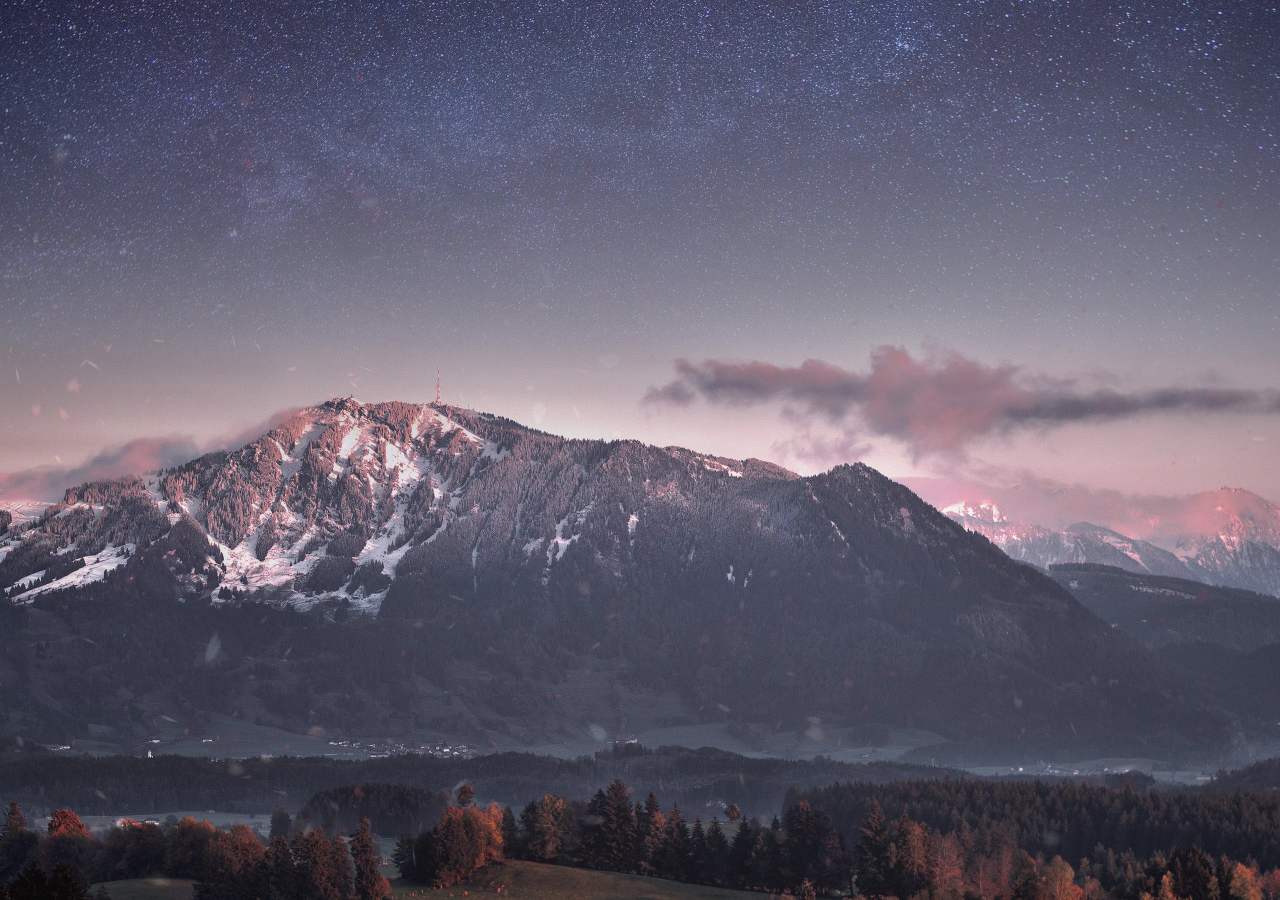
==== index.html @ 96f7a54f "all Changes" ====
<!DOCTYPE html PUBLIC "-//W3C//DTD XHTML 1.0 Transitional//EN" "http://www.w3.org/TR/xhtml1/DTD/xhtml1-transitional.dtd">
<html xmlns="http://www.w3.org/1999/xhtml">
<head>
<meta http-equiv="Content-Type" content="text/html; charset=utf-8" />
<meta name="description" content="Change OR Die" />
<link rel="stylesheet" type="text/css" href="./style/default.css"/>
<title>the world's most beautiful woman</title>
</head>

<body>

<audio id="myAudio" autoplay loop >
<source src= null>
</audio>

<div id = "myvideorange">
	<video id="myvideo" width="100%" height="100%" autoplay loop  >
	<source src= null>
	</video>
</div>
<div class="topl"></div>

	<div id="show">测试</div>
    <!--
	<div id="clock">00:00</div>
	<div id="oDate">2017</div>
    -->
	<canvas id="can">您的浏览器不支持canvas标签</canvas>
	<canvas id="CanLine">您的浏览器不支持canvas标签</canvas>
	<canvas id="sakura"></canvas>

    <!-- sakura shader -->
    <script id="sakura_point_vsh" type="x-shader/x_vertex">
    //樱花
    uniform mat4 uProjection;
    uniform mat4 uModelview;
    uniform vec3 uResolution;
    uniform vec3 uOffset;
    uniform vec3 uDOF;  //x:focus distance, y:focus radius, z:max radius
    uniform vec3 uFade; //x:start distance, y:half distance, z:near fade start

    attribute vec3 aPosition;
    attribute vec3 aEuler;
    attribute vec2 aMisc; //x:size, y:fade

    varying vec3 pposition;
    varying float psize;
    varying float palpha;
    varying float pdist;

    //varying mat3 rotMat;
    varying vec3 normX;
    varying vec3 normY;
    varying vec3 normZ;
    varying vec3 normal;

    varying float diffuse;
    varying float specular;
    varying float rstop;
    varying float distancefade;

    void main(void) {
        // Projection is based on vertical angle
        vec4 pos = uModelview * vec4(aPosition + uOffset, 1.0);
        gl_Position = uProjection * pos;
        gl_PointSize = aMisc.x * uProjection[1][1] / -pos.z * uResolution.y * 0.5;

        pposition = pos.xyz;
        psize = aMisc.x;
        pdist = length(pos.xyz);
        palpha = smoothstep(0.0, 1.0, (pdist - 0.1) / uFade.z);

        vec3 elrsn = sin(aEuler);
        vec3 elrcs = cos(aEuler);
        mat3 rotx = mat3(
            1.0, 0.0, 0.0,
            0.0, elrcs.x, elrsn.x,
            0.0, -elrsn.x, elrcs.x
        );
        mat3 roty = mat3(
            elrcs.y, 0.0, -elrsn.y,
            0.0, 1.0, 0.0,
            elrsn.y, 0.0, elrcs.y
        );
        mat3 rotz = mat3(
            elrcs.z, elrsn.z, 0.0,
            -elrsn.z, elrcs.z, 0.0,
            0.0, 0.0, 1.0
        );
        mat3 rotmat = rotx * roty * rotz;
        normal = rotmat[2];

        mat3 trrotm = mat3(
            rotmat[0][0], rotmat[1][0], rotmat[2][0],
            rotmat[0][1], rotmat[1][1], rotmat[2][1],
            rotmat[0][2], rotmat[1][2], rotmat[2][2]
        );
        normX = trrotm[0];
        normY = trrotm[1];
        normZ = trrotm[2];

        const vec3 lit = vec3(0.6917144638660746, 0.6917144638660746, -0.20751433915982237);

        float tmpdfs = dot(lit, normal);
        if(tmpdfs < 0.0) {
            normal = -normal;
            tmpdfs = dot(lit, normal);
        }
        diffuse = 0.4 + tmpdfs;

        vec3 eyev = normalize(-pos.xyz);
        if(dot(eyev, normal) > 0.0) {
            vec3 hv = normalize(eyev + lit);
            specular = pow(max(dot(hv, normal), 0.0), 20.0);
        }
        else {
            specular = 0.0;
        }

        rstop = clamp((abs(pdist - uDOF.x) - uDOF.y) / uDOF.z, 0.0, 1.0);
        rstop = pow(rstop, 0.5);
        //-0.69315 = ln(0.5)
        distancefade = min(1.0, exp((uFade.x - pdist) * 0.69315 / uFade.y));
    }
    </script>
    <script id="sakura_point_fsh" type="x-shader/x_fragment">
    #ifdef GL_ES
    //precision mediump float;
    precision highp float;
    #endif

    uniform vec3 uDOF;  //x:focus distance, y:focus radius, z:max radius
    uniform vec3 uFade; //x:start distance, y:half distance, z:near fade start

    const vec3 fadeCol = vec3(0.08, 0.03, 0.06);

    varying vec3 pposition;
    varying float psize;
    varying float palpha;
    varying float pdist;

    //varying mat3 rotMat;
    varying vec3 normX;
    varying vec3 normY;
    varying vec3 normZ;
    varying vec3 normal;

    varying float diffuse;
    varying float specular;
    varying float rstop;
    varying float distancefade;

    float ellipse(vec2 p, vec2 o, vec2 r) {
        vec2 lp = (p - o) / r;
        return length(lp) - 1.0;
    }

    void main(void) {
        vec3 p = vec3(gl_PointCoord - vec2(0.5, 0.5), 0.0) * 2.0;
        vec3 d = vec3(0.0, 0.0, -1.0);
        float nd = normZ.z; //dot(-normZ, d);
        if(abs(nd) < 0.0001) discard;

        float np = dot(normZ, p);
        vec3 tp = p + d * np / nd;
        vec2 coord = vec2(dot(normX, tp), dot(normY, tp));

        //angle = 15 degree
        const float flwrsn = 0.28819045102521;
        const float flwrcs = 0.965925826289068;
        mat2 flwrm = mat2(flwrcs, -flwrsn, flwrsn, flwrcs);
        vec2 flwrp = vec2(abs(coord.x), coord.y) * flwrm;

        float r;
        if(flwrp.x < 0.0) {
            r = ellipse(flwrp, vec2(0.065, 0.024) * 0.5, vec2(0.36, 0.96) * 0.5);
        }
        else {
            r = ellipse(flwrp, vec2(0.065, 0.024) * 0.5, vec2(0.58, 0.96) * 0.5);
        }

        if(r > rstop) discard;
        //花瓣颜色
        vec3 col = mix(vec3(1.0, 0.9, 0.75), vec3(1.0, 0.9, 0.87), r);
        float grady = mix(0.0, 1.0, pow(coord.y * 0.5 + 0.5, 0.35));
        col *= vec3(3.0, grady, grady);
        col *= mix(0.9, 1.0, pow(abs(coord.x), 1.0));
        col = col * diffuse + specular;

        col = mix(fadeCol, col, distancefade);

        float alpha = (rstop > 0.001)? (0.5 - r / (rstop * 2.0)) : 1.0;
        alpha = smoothstep(0.0, 1.0, alpha) * palpha;

        gl_FragColor = vec4(col * 3.0, alpha);
    }
    </script>
    <!-- effects -->
    <script id="fx_common_vsh" type="x-shader/x_vertex">
    uniform vec3 uResolution;
    attribute vec2 aPosition;

    varying vec2 texCoord;
    varying vec2 screenCoord;

    void main(void) {
        gl_Position = vec4(aPosition, 0.0, 1.0);
        texCoord = aPosition.xy * 0.5 + vec2(0.5, 0.5);
        screenCoord = aPosition.xy * vec2(uResolution.z, 1.0);
    }
    </script>
    <script id="bg_fsh" type="x-shader/x_fragment">
    #ifdef GL_ES
    //precision mediump float;
    precision highp float;
    #endif

    uniform vec2 uTimes;

    varying vec2 texCoord;
    varying vec2 screenCoord;

    void main(void) {
        vec3 col;
        float c;
        vec2 tmpv = texCoord * vec2(0.8, 1.0) - vec2(0.95, 1.0);
        c = exp(-pow(length(tmpv) * 1.2, 2.0));
        col = mix(vec3(0.05, 0.0, 0.03), vec3(0.96,0.91, 1.0) * 1.5, c);
        gl_FragColor = vec4(col * 0.5, 1.0);
    }
    </script>
    <script id="fx_brightbuf_fsh" type="x-shader/x_fragment">
    #ifdef GL_ES
    //precision mediump float;
    precision highp float;
    #endif
    uniform sampler2D uSrc;
    uniform vec2 uDelta;

    varying vec2 texCoord;
    varying vec2 screenCoord;

    void main(void) {
        vec4 col = texture2D(uSrc, texCoord);
        gl_FragColor = vec4(col.rgb * 2.0 - vec3(0.5), 1.0);
    }
    </script>
    <script id="fx_dirblur_r4_fsh" type="x-shader/x_fragment">
    #ifdef GL_ES
    //precision mediump float;
    precision highp float;
    #endif
    uniform sampler2D uSrc;
    uniform vec2 uDelta;
    uniform vec4 uBlurDir; //dir(x, y), stride(z, w)

    varying vec2 texCoord;
    varying vec2 screenCoord;

    void main(void) {
        vec4 col = texture2D(uSrc, texCoord);
        col = col + texture2D(uSrc, texCoord + uBlurDir.xy * uDelta);
        col = col + texture2D(uSrc, texCoord - uBlurDir.xy * uDelta);
        col = col + texture2D(uSrc, texCoord + (uBlurDir.xy + uBlurDir.zw) * uDelta);
        col = col + texture2D(uSrc, texCoord - (uBlurDir.xy + uBlurDir.zw) * uDelta);
        gl_FragColor = col / 7.5;
    }
    </script>
    <!-- effect fragment shader template -->
    <script id="fx_common_fsh" type="x-shader/x_fragment">
    #ifdef GL_ES
    //precision mediump float;
    precision highp float;
    #endif
    uniform sampler2D uSrc;
    uniform vec2 uDelta;

    varying vec2 texCoord;
    varying vec2 screenCoord;

    void main(void) {
        gl_FragColor = texture2D(uSrc, texCoord);
    }
    </script>
    <!-- post processing -->
    <script id="pp_final_vsh" type="x-shader/x_vertex">
    uniform vec3 uResolution;
    attribute vec2 aPosition;
    varying vec2 texCoord;
    varying vec2 screenCoord;
    void main(void) {
        gl_Position = vec4(aPosition, 0.0, 1.0);
        texCoord = aPosition.xy * 0.5 + vec2(0.5, 0.5);
        screenCoord = aPosition.xy * vec2(uResolution.z, 1.0);
    }
    </script>
    <script id="pp_final_fsh" type="x-shader/x_fragment">
    #ifdef GL_ES
    //precision mediump float;
    precision highp float;
    #endif
    uniform sampler2D uSrc;
    uniform sampler2D uBloom;
    uniform vec2 uDelta;
    varying vec2 texCoord;
    varying vec2 screenCoord;
    void main(void) {
        vec4 srccol = texture2D(uSrc, texCoord) * 2.0;
        vec4 bloomcol = texture2D(uBloom, texCoord);
        vec4 col;
        col = srccol + bloomcol * (vec4(1.0) + srccol);
        col *= smoothstep(1.0, 0.0, pow(length((texCoord - vec2(0.5)) * 2.0), 1.2) * 0.5);
        col = pow(col, vec4(0.45454545454545)); //(1.0 / 2.2)

        gl_FragColor = vec4(col.rgb, 1.0);
        gl_FragColor.a = 1.0;
    }
    </script>
	<script src="js/main.js"></script>
	<script src="js/time.js"></script>
	
	<script src="js/PWLine.js"></script>
	<script src="js/PWCircle.js"></script>
	
	
    <script src="js/sakura.js"></script>
    <script src="js/slide.js"></script>
	<script src="js/video.js"></script>

	<script src="js/lib/jquery-2.1.1.min.js"></script>
	<script src="js/lib/jquery.backstretch.min.js"></script>
	
    <div style="text-align:center;"></div>
</body>
</html>
---- style/default.css ----
html,body {
	width:100%;
	height:100%;
	margin:0;
	padding:0;
	overflow:hidden;
}
body {
	background-color:#000;
	background-size:100% 100%;
}
video {
	position: absolute; 
	left: 0;top: 0;
	width: 100%; height:100%;
	object-fit: cover;
	overflow: hidden;
}
#show {
	display:none;
}
#clock {
	position:absolute;
	top:0;
	left:0;
	text-align:center;
	color:#fff;
	font-family:"等线 Light","Microsoft Yahei Light";
	font-size:200px;
	text-shadow: 0 0 20px yellow;
	z-index:10;
}
#clock .sec {
	font-size:0.5em;
}
#time {
	position:relative;
}
#clock .st {
	position:absolute;
	right:2%;
	top:15%;
	font-size:0.25em;
	line-height:1;
}
#oDate {
	position:absolute;
	top:0;
	left:0;
	text-align:center;
	color:#fff;
	font-family:"等线 Light","Microsoft Yahei Light";
	font-size:200px;
	text-shadow: 0 0 20px yellow;
	z-index:90;
}
#oDate .sec {
	font-size:0.5em;
}
#oDate .st {
	position:absolute;
	right:2%;
	top:15%;
	font-size:0.25em;
	line-height:1;
}
#can {
	margin:0;
	padding:0;
	position:absolute;
	left:0;
	top:0;
	z-index:999;
}
*{margin:0;padding:0;list-style-type:none;}
#CanLine {
	margin:0;
	padding:0;
	position:absolute;
	left:0;
	top:0;
	z-index:998;
}
*{margin:0;padding:0;list-style-type:none;}
a,img{border:0;}
body{font:12px/180% Arial, Helvetica, sans-serif, "新宋体";}
body {
	padding:0;
	margin:0;
	overflow:hidden;

	background-image:url(../imgs/1.jpg);
	background-position: center center;
	background-repeat: no-repeat;
	background-size: cover;
}
canvas {
	padding:0;
	margin:0;
	opacity:1;
}
#sakura{
	opacity:0.2;
}
div.btnbg {
	position:fixed;
	left:0;
	top:0;
}
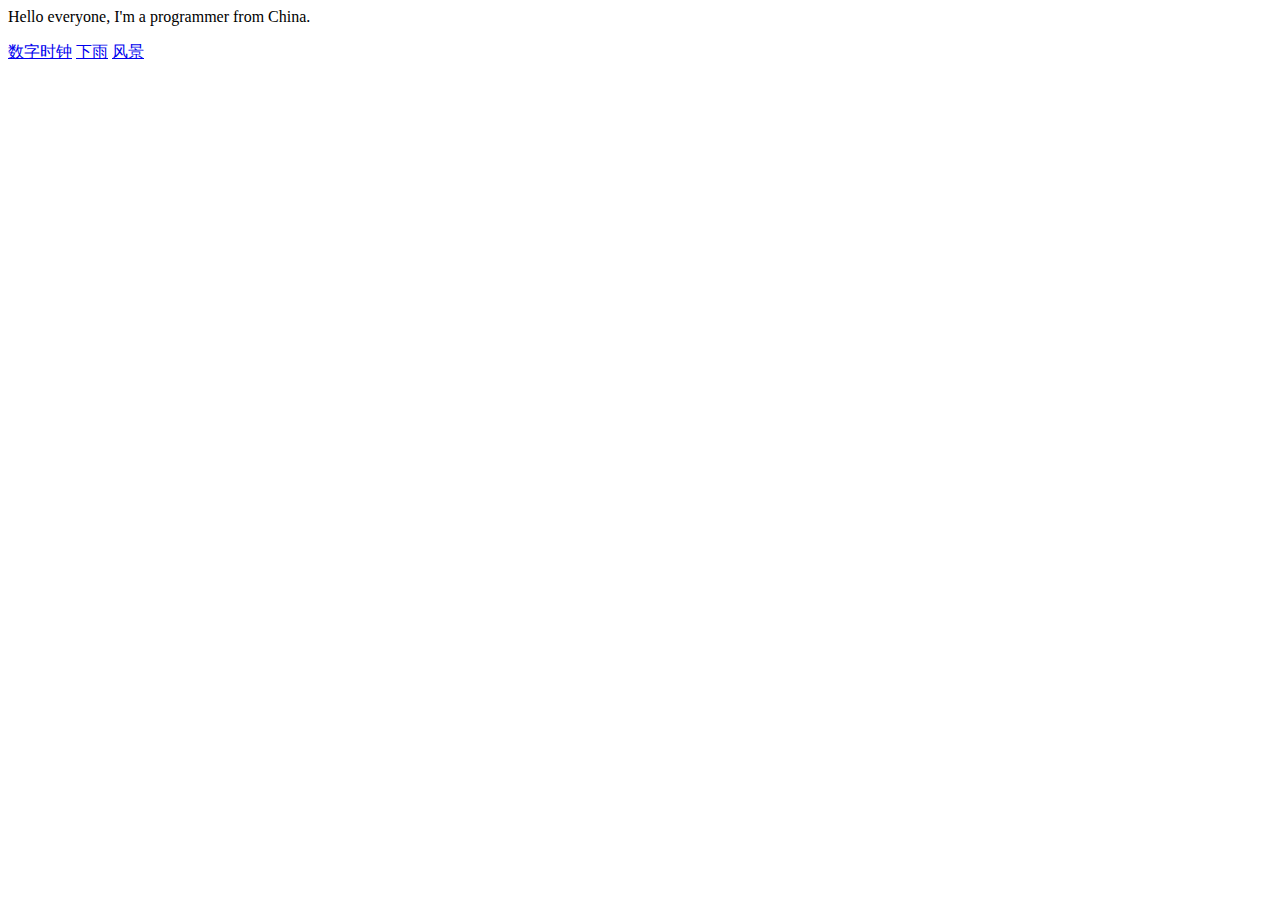
==== commit 15801f26: "change the website tree" ====
--- a/index.html
+++ b/index.html
@@ -1,335 +1,12 @@
-<!DOCTYPE html PUBLIC "-//W3C//DTD XHTML 1.0 Transitional//EN" "http://www.w3.org/TR/xhtml1/DTD/xhtml1-transitional.dtd">
-<html xmlns="http://www.w3.org/1999/xhtml">
-<head>
-<meta http-equiv="Content-Type" content="text/html; charset=utf-8" />
-<meta name="description" content="Change OR Die" />
-<link rel="stylesheet" type="text/css" href="./style/default.css"/>
-<title>the world's most beautiful woman</title>
-</head>
-
-<body>
-
-<audio id="myAudio" autoplay loop >
-<source src= null>
-</audio>
-
-<div id = "myvideorange">
-	<video id="myvideo" width="100%" height="100%" autoplay loop  >
-	<source src= null>
-	</video>
-</div>
-<div class="topl"></div>
-
-	<div id="show">测试</div>
-    <!--
-	<div id="clock">00:00</div>
-	<div id="oDate">2017</div>
-    -->
-	<canvas id="can">您的浏览器不支持canvas标签</canvas>
-	<canvas id="CanLine">您的浏览器不支持canvas标签</canvas>
-	<canvas id="sakura"></canvas>
-
-    <!-- sakura shader -->
-    <script id="sakura_point_vsh" type="x-shader/x_vertex">
-    //樱花
-    uniform mat4 uProjection;
-    uniform mat4 uModelview;
-    uniform vec3 uResolution;
-    uniform vec3 uOffset;
-    uniform vec3 uDOF;  //x:focus distance, y:focus radius, z:max radius
-    uniform vec3 uFade; //x:start distance, y:half distance, z:near fade start
-
-    attribute vec3 aPosition;
-    attribute vec3 aEuler;
-    attribute vec2 aMisc; //x:size, y:fade
-
-    varying vec3 pposition;
-    varying float psize;
-    varying float palpha;
-    varying float pdist;
-
-    //varying mat3 rotMat;
-    varying vec3 normX;
-    varying vec3 normY;
-    varying vec3 normZ;
-    varying vec3 normal;
-
-    varying float diffuse;
-    varying float specular;
-    varying float rstop;
-    varying float distancefade;
-
-    void main(void) {
-        // Projection is based on vertical angle
-        vec4 pos = uModelview * vec4(aPosition + uOffset, 1.0);
-        gl_Position = uProjection * pos;
-        gl_PointSize = aMisc.x * uProjection[1][1] / -pos.z * uResolution.y * 0.5;
-
-        pposition = pos.xyz;
-        psize = aMisc.x;
-        pdist = length(pos.xyz);
-        palpha = smoothstep(0.0, 1.0, (pdist - 0.1) / uFade.z);
-
-        vec3 elrsn = sin(aEuler);
-        vec3 elrcs = cos(aEuler);
-        mat3 rotx = mat3(
-            1.0, 0.0, 0.0,
-            0.0, elrcs.x, elrsn.x,
-            0.0, -elrsn.x, elrcs.x
-        );
-        mat3 roty = mat3(
-            elrcs.y, 0.0, -elrsn.y,
-            0.0, 1.0, 0.0,
-            elrsn.y, 0.0, elrcs.y
-        );
-        mat3 rotz = mat3(
-            elrcs.z, elrsn.z, 0.0,
-            -elrsn.z, elrcs.z, 0.0,
-            0.0, 0.0, 1.0
-        );
-        mat3 rotmat = rotx * roty * rotz;
-        normal = rotmat[2];
-
-        mat3 trrotm = mat3(
-            rotmat[0][0], rotmat[1][0], rotmat[2][0],
-            rotmat[0][1], rotmat[1][1], rotmat[2][1],
-            rotmat[0][2], rotmat[1][2], rotmat[2][2]
-        );
-        normX = trrotm[0];
-        normY = trrotm[1];
-        normZ = trrotm[2];
-
-        const vec3 lit = vec3(0.6917144638660746, 0.6917144638660746, -0.20751433915982237);
-
-        float tmpdfs = dot(lit, normal);
-        if(tmpdfs < 0.0) {
-            normal = -normal;
-            tmpdfs = dot(lit, normal);
-        }
-        diffuse = 0.4 + tmpdfs;
-
-        vec3 eyev = normalize(-pos.xyz);
-        if(dot(eyev, normal) > 0.0) {
-            vec3 hv = normalize(eyev + lit);
-            specular = pow(max(dot(hv, normal), 0.0), 20.0);
-        }
-        else {
-            specular = 0.0;
-        }
-
-        rstop = clamp((abs(pdist - uDOF.x) - uDOF.y) / uDOF.z, 0.0, 1.0);
-        rstop = pow(rstop, 0.5);
-        //-0.69315 = ln(0.5)
-        distancefade = min(1.0, exp((uFade.x - pdist) * 0.69315 / uFade.y));
-    }
-    </script>
-    <script id="sakura_point_fsh" type="x-shader/x_fragment">
-    #ifdef GL_ES
-    //precision mediump float;
-    precision highp float;
-    #endif
-
-    uniform vec3 uDOF;  //x:focus distance, y:focus radius, z:max radius
-    uniform vec3 uFade; //x:start distance, y:half distance, z:near fade start
-
-    const vec3 fadeCol = vec3(0.08, 0.03, 0.06);
-
-    varying vec3 pposition;
-    varying float psize;
-    varying float palpha;
-    varying float pdist;
-
-    //varying mat3 rotMat;
-    varying vec3 normX;
-    varying vec3 normY;
-    varying vec3 normZ;
-    varying vec3 normal;
-
-    varying float diffuse;
-    varying float specular;
-    varying float rstop;
-    varying float distancefade;
-
-    float ellipse(vec2 p, vec2 o, vec2 r) {
-        vec2 lp = (p - o) / r;
-        return length(lp) - 1.0;
-    }
-
-    void main(void) {
-        vec3 p = vec3(gl_PointCoord - vec2(0.5, 0.5), 0.0) * 2.0;
-        vec3 d = vec3(0.0, 0.0, -1.0);
-        float nd = normZ.z; //dot(-normZ, d);
-        if(abs(nd) < 0.0001) discard;
-
-        float np = dot(normZ, p);
-        vec3 tp = p + d * np / nd;
-        vec2 coord = vec2(dot(normX, tp), dot(normY, tp));
-
-        //angle = 15 degree
-        const float flwrsn = 0.28819045102521;
-        const float flwrcs = 0.965925826289068;
-        mat2 flwrm = mat2(flwrcs, -flwrsn, flwrsn, flwrcs);
-        vec2 flwrp = vec2(abs(coord.x), coord.y) * flwrm;
-
-        float r;
-        if(flwrp.x < 0.0) {
-            r = ellipse(flwrp, vec2(0.065, 0.024) * 0.5, vec2(0.36, 0.96) * 0.5);
-        }
-        else {
-            r = ellipse(flwrp, vec2(0.065, 0.024) * 0.5, vec2(0.58, 0.96) * 0.5);
-        }
-
-        if(r > rstop) discard;
-        //花瓣颜色
-        vec3 col = mix(vec3(1.0, 0.9, 0.75), vec3(1.0, 0.9, 0.87), r);
-        float grady = mix(0.0, 1.0, pow(coord.y * 0.5 + 0.5, 0.35));
-        col *= vec3(3.0, grady, grady);
-        col *= mix(0.9, 1.0, pow(abs(coord.x), 1.0));
-        col = col * diffuse + specular;
-
-        col = mix(fadeCol, col, distancefade);
-
-        float alpha = (rstop > 0.001)? (0.5 - r / (rstop * 2.0)) : 1.0;
-        alpha = smoothstep(0.0, 1.0, alpha) * palpha;
-
-        gl_FragColor = vec4(col * 3.0, alpha);
-    }
-    </script>
-    <!-- effects -->
-    <script id="fx_common_vsh" type="x-shader/x_vertex">
-    uniform vec3 uResolution;
-    attribute vec2 aPosition;
-
-    varying vec2 texCoord;
-    varying vec2 screenCoord;
-
-    void main(void) {
-        gl_Position = vec4(aPosition, 0.0, 1.0);
-        texCoord = aPosition.xy * 0.5 + vec2(0.5, 0.5);
-        screenCoord = aPosition.xy * vec2(uResolution.z, 1.0);
-    }
-    </script>
-    <script id="bg_fsh" type="x-shader/x_fragment">
-    #ifdef GL_ES
-    //precision mediump float;
-    precision highp float;
-    #endif
-
-    uniform vec2 uTimes;
-
-    varying vec2 texCoord;
-    varying vec2 screenCoord;
-
-    void main(void) {
-        vec3 col;
-        float c;
-        vec2 tmpv = texCoord * vec2(0.8, 1.0) - vec2(0.95, 1.0);
-        c = exp(-pow(length(tmpv) * 1.2, 2.0));
-        col = mix(vec3(0.05, 0.0, 0.03), vec3(0.96,0.91, 1.0) * 1.5, c);
-        gl_FragColor = vec4(col * 0.5, 1.0);
-    }
-    </script>
-    <script id="fx_brightbuf_fsh" type="x-shader/x_fragment">
-    #ifdef GL_ES
-    //precision mediump float;
-    precision highp float;
-    #endif
-    uniform sampler2D uSrc;
-    uniform vec2 uDelta;
-
-    varying vec2 texCoord;
-    varying vec2 screenCoord;
-
-    void main(void) {
-        vec4 col = texture2D(uSrc, texCoord);
-        gl_FragColor = vec4(col.rgb * 2.0 - vec3(0.5), 1.0);
-    }
-    </script>
-    <script id="fx_dirblur_r4_fsh" type="x-shader/x_fragment">
-    #ifdef GL_ES
-    //precision mediump float;
-    precision highp float;
-    #endif
-    uniform sampler2D uSrc;
-    uniform vec2 uDelta;
-    uniform vec4 uBlurDir; //dir(x, y), stride(z, w)
-
-    varying vec2 texCoord;
-    varying vec2 screenCoord;
-
-    void main(void) {
-        vec4 col = texture2D(uSrc, texCoord);
-        col = col + texture2D(uSrc, texCoord + uBlurDir.xy * uDelta);
-        col = col + texture2D(uSrc, texCoord - uBlurDir.xy * uDelta);
-        col = col + texture2D(uSrc, texCoord + (uBlurDir.xy + uBlurDir.zw) * uDelta);
-        col = col + texture2D(uSrc, texCoord - (uBlurDir.xy + uBlurDir.zw) * uDelta);
-        gl_FragColor = col / 7.5;
-    }
-    </script>
-    <!-- effect fragment shader template -->
-    <script id="fx_common_fsh" type="x-shader/x_fragment">
-    #ifdef GL_ES
-    //precision mediump float;
-    precision highp float;
-    #endif
-    uniform sampler2D uSrc;
-    uniform vec2 uDelta;
-
-    varying vec2 texCoord;
-    varying vec2 screenCoord;
-
-    void main(void) {
-        gl_FragColor = texture2D(uSrc, texCoord);
-    }
-    </script>
-    <!-- post processing -->
-    <script id="pp_final_vsh" type="x-shader/x_vertex">
-    uniform vec3 uResolution;
-    attribute vec2 aPosition;
-    varying vec2 texCoord;
-    varying vec2 screenCoord;
-    void main(void) {
-        gl_Position = vec4(aPosition, 0.0, 1.0);
-        texCoord = aPosition.xy * 0.5 + vec2(0.5, 0.5);
-        screenCoord = aPosition.xy * vec2(uResolution.z, 1.0);
-    }
-    </script>
-    <script id="pp_final_fsh" type="x-shader/x_fragment">
-    #ifdef GL_ES
-    //precision mediump float;
-    precision highp float;
-    #endif
-    uniform sampler2D uSrc;
-    uniform sampler2D uBloom;
-    uniform vec2 uDelta;
-    varying vec2 texCoord;
-    varying vec2 screenCoord;
-    void main(void) {
-        vec4 srccol = texture2D(uSrc, texCoord) * 2.0;
-        vec4 bloomcol = texture2D(uBloom, texCoord);
-        vec4 col;
-        col = srccol + bloomcol * (vec4(1.0) + srccol);
-        col *= smoothstep(1.0, 0.0, pow(length((texCoord - vec2(0.5)) * 2.0), 1.2) * 0.5);
-        col = pow(col, vec4(0.45454545454545)); //(1.0 / 2.2)
-
-        gl_FragColor = vec4(col.rgb, 1.0);
-        gl_FragColor.a = 1.0;
-    }
-    </script>
-	<script src="js/main.js"></script>
-	<script src="js/time.js"></script>
-	
-	<script src="js/PWLine.js"></script>
-	<script src="js/PWCircle.js"></script>
-	
-	
-    <script src="js/sakura.js"></script>
-    <script src="js/slide.js"></script>
-	<script src="js/video.js"></script>
-
-	<script src="js/lib/jquery-2.1.1.min.js"></script>
-	<script src="js/lib/jquery.backstretch.min.js"></script>
-	
-    <div style="text-align:center;"></div>
-</body>
+<html>
+    <head>
+        <meta charset="UTF-8">
+        <title>This is my owner website</title>
+    </head>
+    <body>
+        <p>Hello everyone, I'm a programmer from China.</p>
+        <a href="old/Clock.html">数字时钟</a>
+        <a href="old/rain.html">下雨</a>
+        <a href="old/LoveWillForever.html">风景</a>
+    </body>
 </html>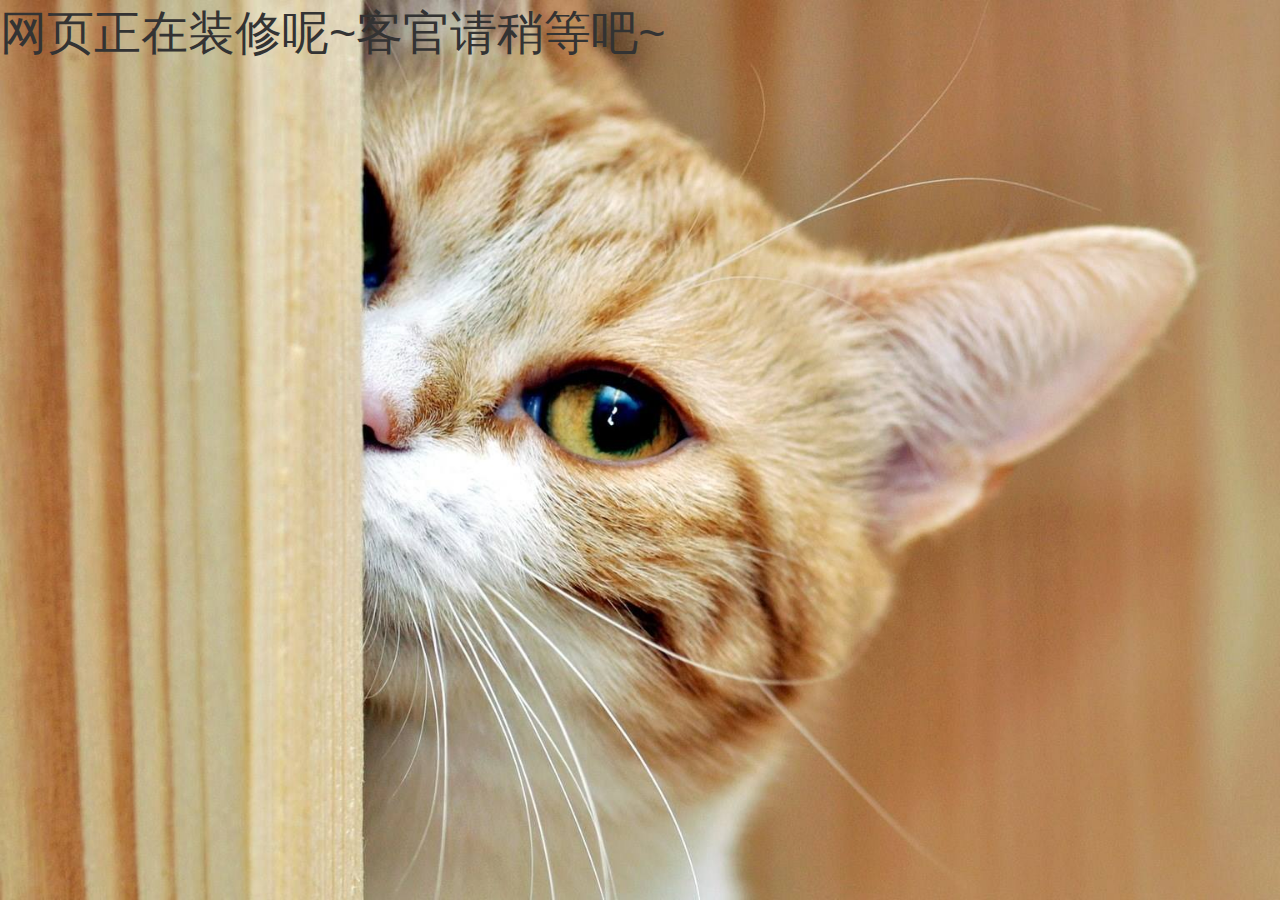
==== commit 2575e392: "瞎几把乱改了一顿,将以前的都干掉了" ====
--- a/index.html
+++ b/index.html
@@ -1,12 +1,21 @@
 <html>
     <head>
-        <meta charset="UTF-8">
-        <title>This is my owner website</title>
+        <meta http-equiv="Content-Type" content="text/html; charset=utf-8" />
+        <meta name="viewport" content="width=device-width, initial-scale=1.0">
+        <title>A Website ONLY for YOU</title>
+        <link rel="stylesheet" href="css/bootstrap.css"> 
+        <style type="text/css">
+            * {
+                padding: 0;
+                margin: 0;
+            }
+        </style>
+        <script type="text/javascript" src="js/jquery-3.2.1.js"></script>
+        <script type="text/javascript" src="js/bootstrap.js"></script>
+        
     </head>
     <body>
-        <p>Hello everyone, I'm a programmer from China.</p>
-        <a href="old/Clock.html">数字时钟</a>
-        <a href="old/rain.html">下雨</a>
-        <a href="old/LoveWillForever.html">风景</a>
+        <img src="images/cat2.jpg" style="position:absolute;z-index:-1" height="100%" ,width="100%"/>
+        <p style="float:left;z-index:5;font-size:6ch">网页正在装修呢~客官请稍等吧~</p>
     </body>
 </html>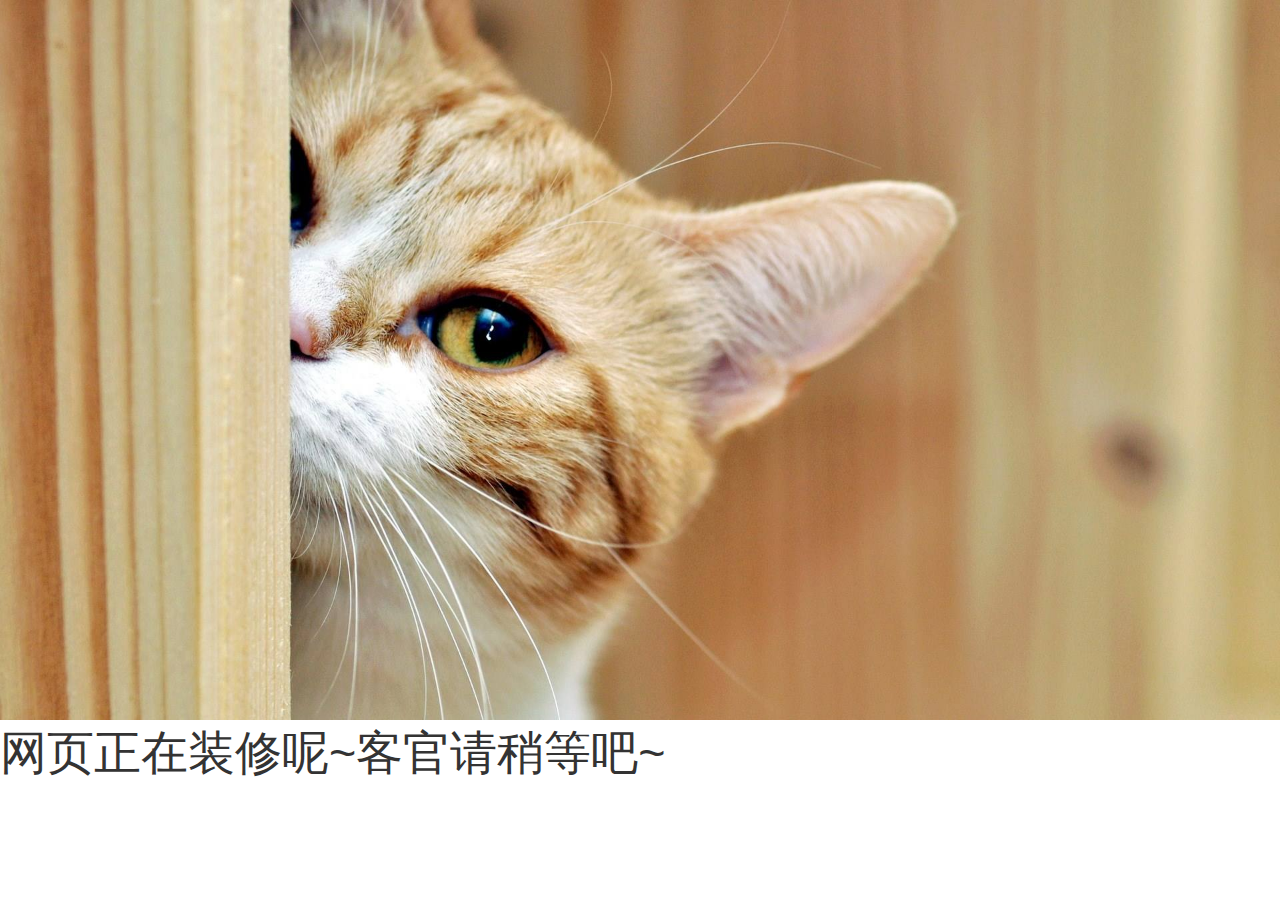
==== commit 3ac82107: "修改了页面" ====
--- a/index.html
+++ b/index.html
@@ -15,7 +15,21 @@
         
     </head>
     <body>
-        <img src="images/cat2.jpg" style="position:absolute;z-index:-1" height="100%" ,width="100%"/>
+        <img src="images/cat2.jpg" class="img-responsive"/>
         <p style="float:left;z-index:5;font-size:6ch">网页正在装修呢~客官请稍等吧~</p>
+        <!--今天整了一天的树莓派呢...没时间写了-->
+        <div id="d_canvas" hidden>
+            <canvas id="canvas"></canvas>
+        </div>
+        <div id="d_moon" hidden>
+            <p>月饼节活动准备中......</p>
+            <p>好困啊,可是还是要保持微笑</p>
+            <ul>
+                <li>canvas的编写</li>
+                <li>视频的编写</li>
+                <li>文字的编写</li>
+                <li>rem的运用</li>
+            </ul>
+        </div>
     </body>
 </html>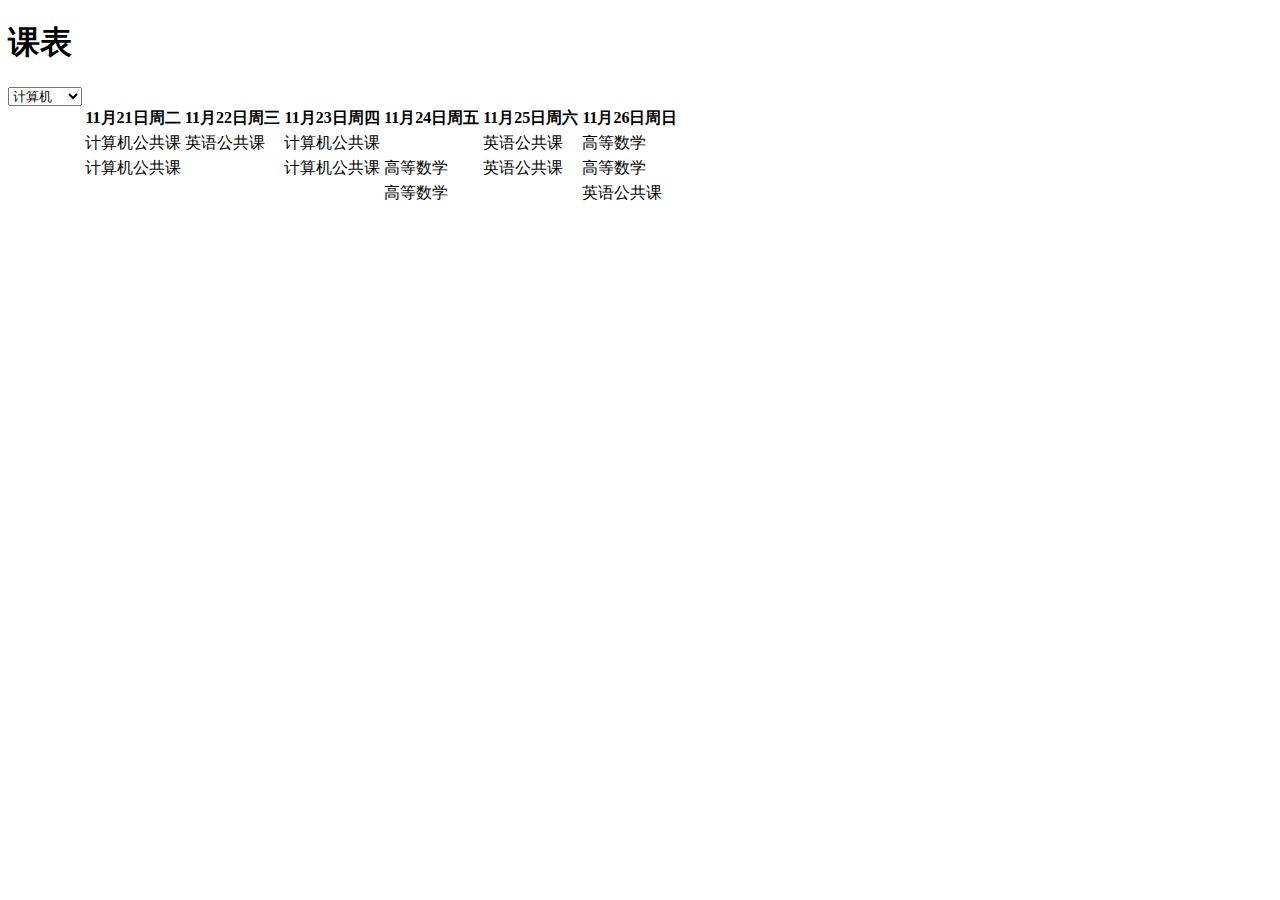
==== commit 9a51487f: "bug fix" ====
--- a/index.html
+++ b/index.html
@@ -1,35 +1,65 @@
+<!DOCTYPE html>
 <html>
-    <head>
-        <meta http-equiv="Content-Type" content="text/html; charset=utf-8" />
-        <meta name="viewport" content="width=device-width, initial-scale=1.0">
-        <title>A Website ONLY for YOU</title>
-        <link rel="stylesheet" href="css/bootstrap.css"> 
-        <style type="text/css">
-            * {
-                padding: 0;
-                margin: 0;
-            }
-        </style>
-        <script type="text/javascript" src="js/jquery-3.2.1.js"></script>
-        <script type="text/javascript" src="js/bootstrap.js"></script>
-        
-    </head>
-    <body>
-        <img src="images/cat2.jpg" class="img-responsive"/>
-        <p style="float:left;z-index:5;font-size:6ch">网页正在装修呢~客官请稍等吧~</p>
-        <!--今天整了一天的树莓派呢...没时间写了-->
-        <div id="d_canvas" hidden>
-            <canvas id="canvas"></canvas>
-        </div>
-        <div id="d_moon" hidden>
-            <p>月饼节活动准备中......</p>
-            <p>好困啊,可是还是要保持微笑</p>
-            <ul>
-                <li>canvas的编写</li>
-                <li>视频的编写</li>
-                <li>文字的编写</li>
-                <li>rem的运用</li>
-            </ul>
-        </div>
-    </body>
+<head>
+    <meta charset="UTF-8">
+    <meta name="viewport" content="width=device-width, initial-scale=1.0">
+    <meta http-equiv="X-UA-Compatible" content="ie=edge">
+    <link href="ClassTable/bootstrap/css/bootstrap.min.css" rel="stylesheet">
+    <script src="ClassTable/js/jquery-3.2.1.min.js"></script>
+    <script src="ClassTable/bootstrap/js/bootstrap.min.js"></script>
+    <script src="ClassTable/js/util.js"></script>
+    <script src="ClassTable/js/class.js"></script>
+    <title>课表</title>
+</head>
+<body>
+    <div>
+        <h1>课表</h1>
+        <select id="major" style="float:left">
+                <option value="computer">计算机</option>
+                <option value="others">其他专业</option>
+        </select>
+        <br>
+    </div>
+    <div class="table-responsive">
+        <table class="table table-bordered">
+            <thead>
+                <tr>
+                    <th>11月21日周二</th>
+                    <th>11月22日周三</th>
+                    <th>11月23日周四</th>
+                    <th>11月24日周五</th>
+                    <th>11月25日周六</th>
+                    <th>11月26日周日</th>
+                </tr>
+            </thead>
+            <tbody>
+                <tr id="morning">
+                    <td><span class="others">计算机公共课</span></td>
+                    <td><span class="public">英语公共课</span></td>
+                    <td><span class="others">计算机公共课</span></td>
+                    <td>&nbsp;</td>
+                    <td><span class="public">英语公共课</span></td>
+                    <td><span class="computer">高等数学</span></td>
+                </tr>
+                <tr id="afternoon">
+                    <td><span class="others">计算机公共课</span></td>
+                    <td>&nbsp;</td>
+                    <td><span class="others">计算机公共课</span></td>
+                    <td><span class="computer">高等数学</span></td>
+                    <td><span  class="public">英语公共课</span></td>
+                    <td><span class="computer">高等数学</span></td>
+                </tr>
+                <tr id="night">
+                    <td>&nbsp;</td>
+                    <td>&nbsp;</td>
+                    <td>&nbsp;</td>
+                    <td><span class="computer">高等数学</span></td>
+                    <td>&nbsp;</td>
+                    <td><span class="public">英语公共课</span></td>
+                </tr>
+            </tbody>
+        </table>
+    </div>
+</body>
+
 </html>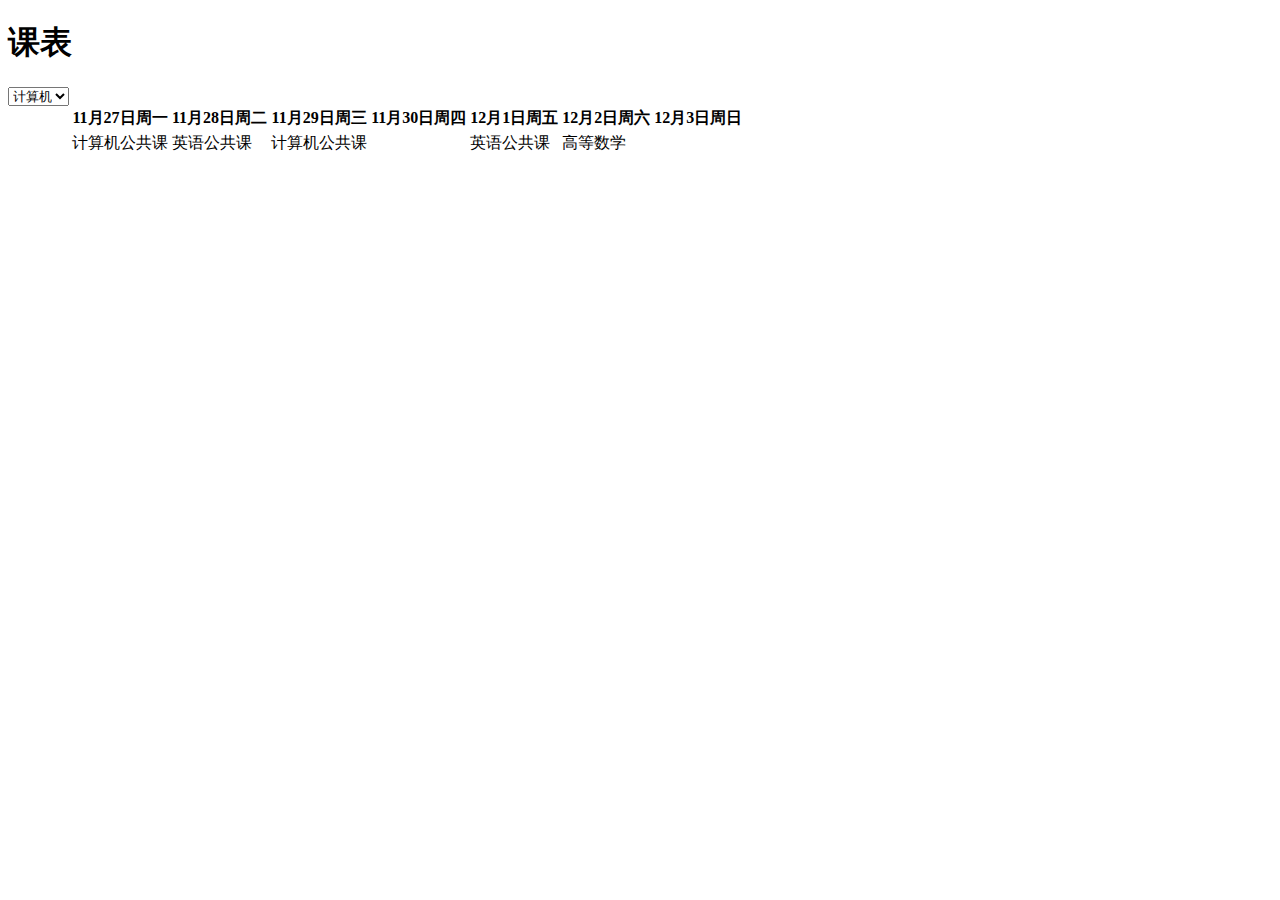
==== commit b54c9216: "change class page" ====
--- a/index.html
+++ b/index.html
@@ -8,6 +8,7 @@
     <script src="ClassTable/js/jquery-3.2.1.min.js"></script>
     <script src="ClassTable/bootstrap/js/bootstrap.min.js"></script>
     <script src="ClassTable/js/util.js"></script>
+    <script src="ClassTable/js/data.js"></script>
     <script src="ClassTable/js/class.js"></script>
     <title>课表</title>
 </head>
@@ -16,7 +17,8 @@
         <h1>课表</h1>
         <select id="major" style="float:left">
                 <option value="computer">计算机</option>
-                <option value="others">其他专业</option>
+                <option value="management">管理</option>
+                <option value="civilengineering">土木</option>
         </select>
         <br>
     </div>
@@ -24,12 +26,13 @@
         <table class="table table-bordered">
             <thead>
                 <tr>
-                    <th>11月21日周二</th>
-                    <th>11月22日周三</th>
-                    <th>11月23日周四</th>
-                    <th>11月24日周五</th>
-                    <th>11月25日周六</th>
-                    <th>11月26日周日</th>
+                    <th>11月27日周一</th>
+                    <th>11月28日周二</th>
+                    <th>11月29日周三</th>
+                    <th>11月30日周四</th>
+                    <th>12月1日周五</th>
+                    <th>12月2日周六</th>
+                    <th>12月3日周日</th>
                 </tr>
             </thead>
             <tbody>
@@ -42,20 +45,10 @@
                     <td><span class="computer">高等数学</span></td>
                 </tr>
                 <tr id="afternoon">
-                    <td><span class="others">计算机公共课</span></td>
-                    <td>&nbsp;</td>
-                    <td><span class="others">计算机公共课</span></td>
-                    <td><span class="computer">高等数学</span></td>
-                    <td><span  class="public">英语公共课</span></td>
-                    <td><span class="computer">高等数学</span></td>
+                    
                 </tr>
                 <tr id="night">
-                    <td>&nbsp;</td>
-                    <td>&nbsp;</td>
-                    <td>&nbsp;</td>
-                    <td><span class="computer">高等数学</span></td>
-                    <td>&nbsp;</td>
-                    <td><span class="public">英语公共课</span></td>
+                    
                 </tr>
             </tbody>
         </table>
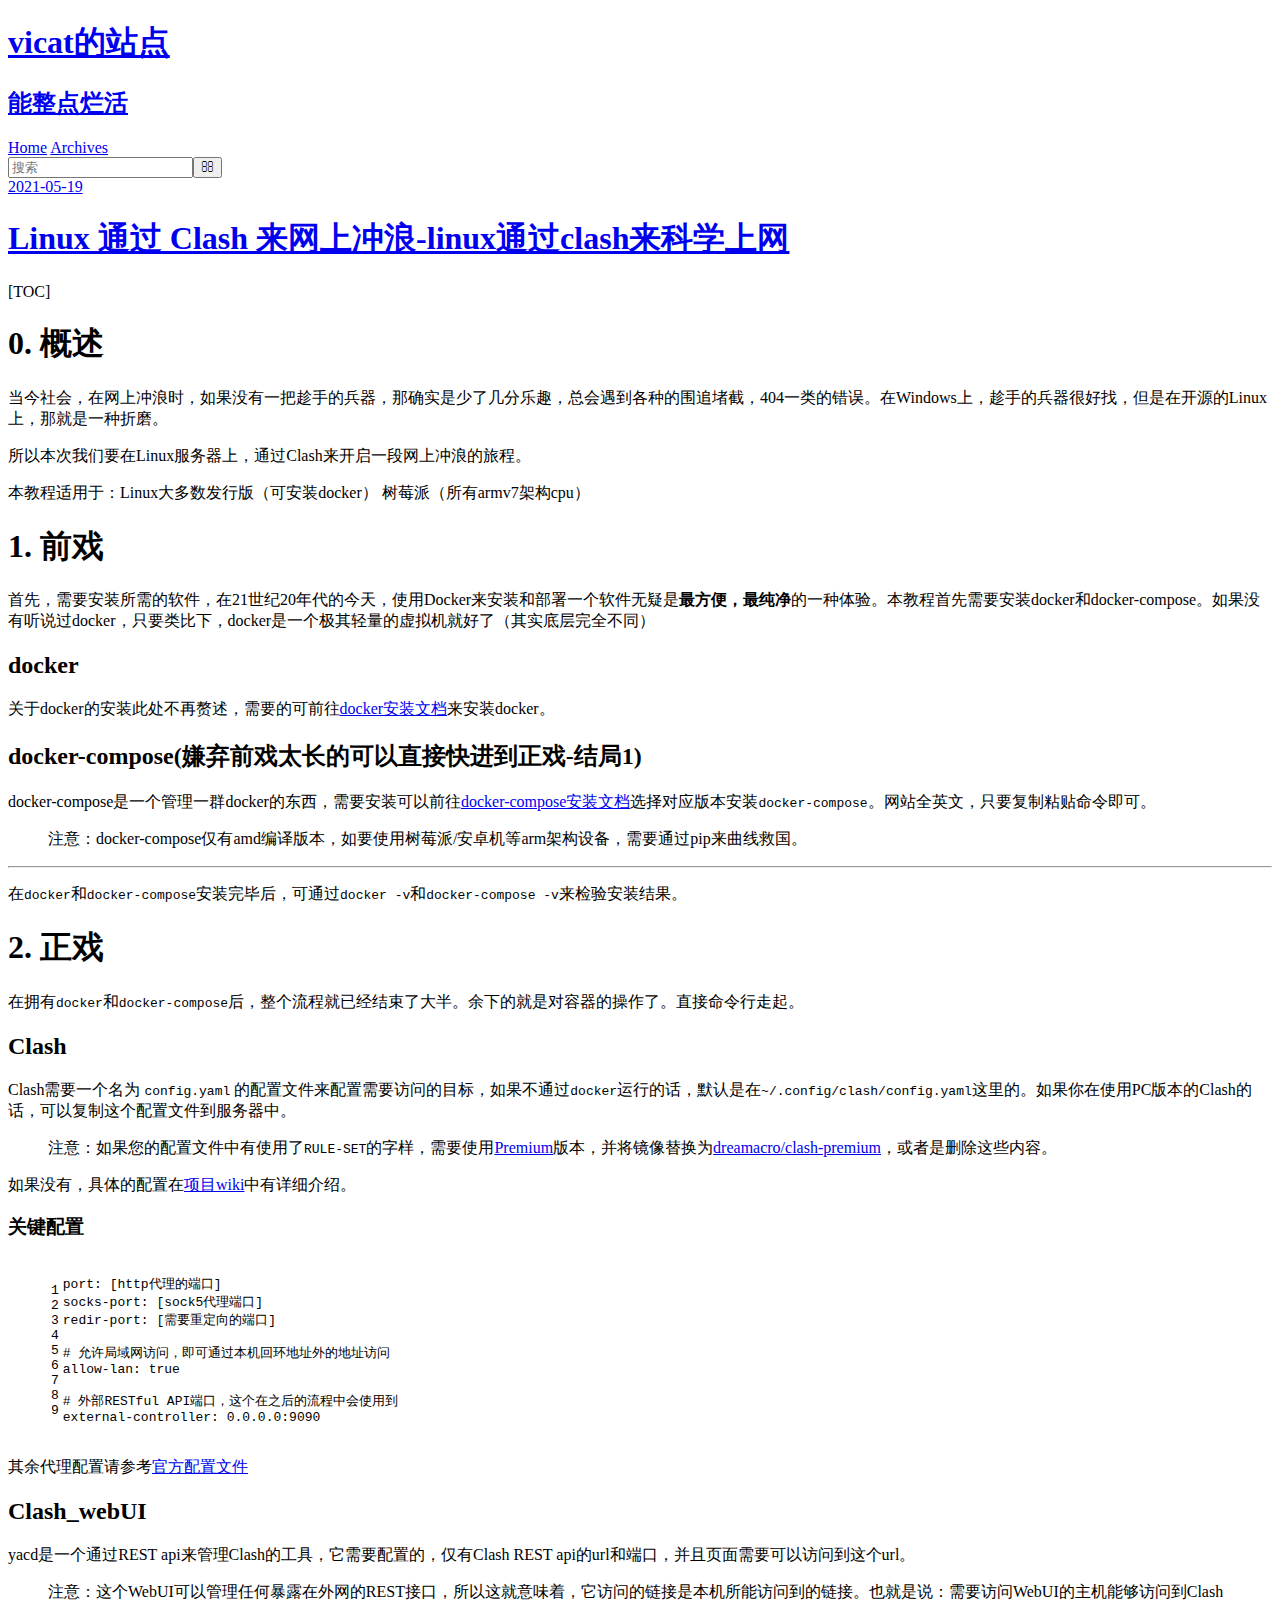
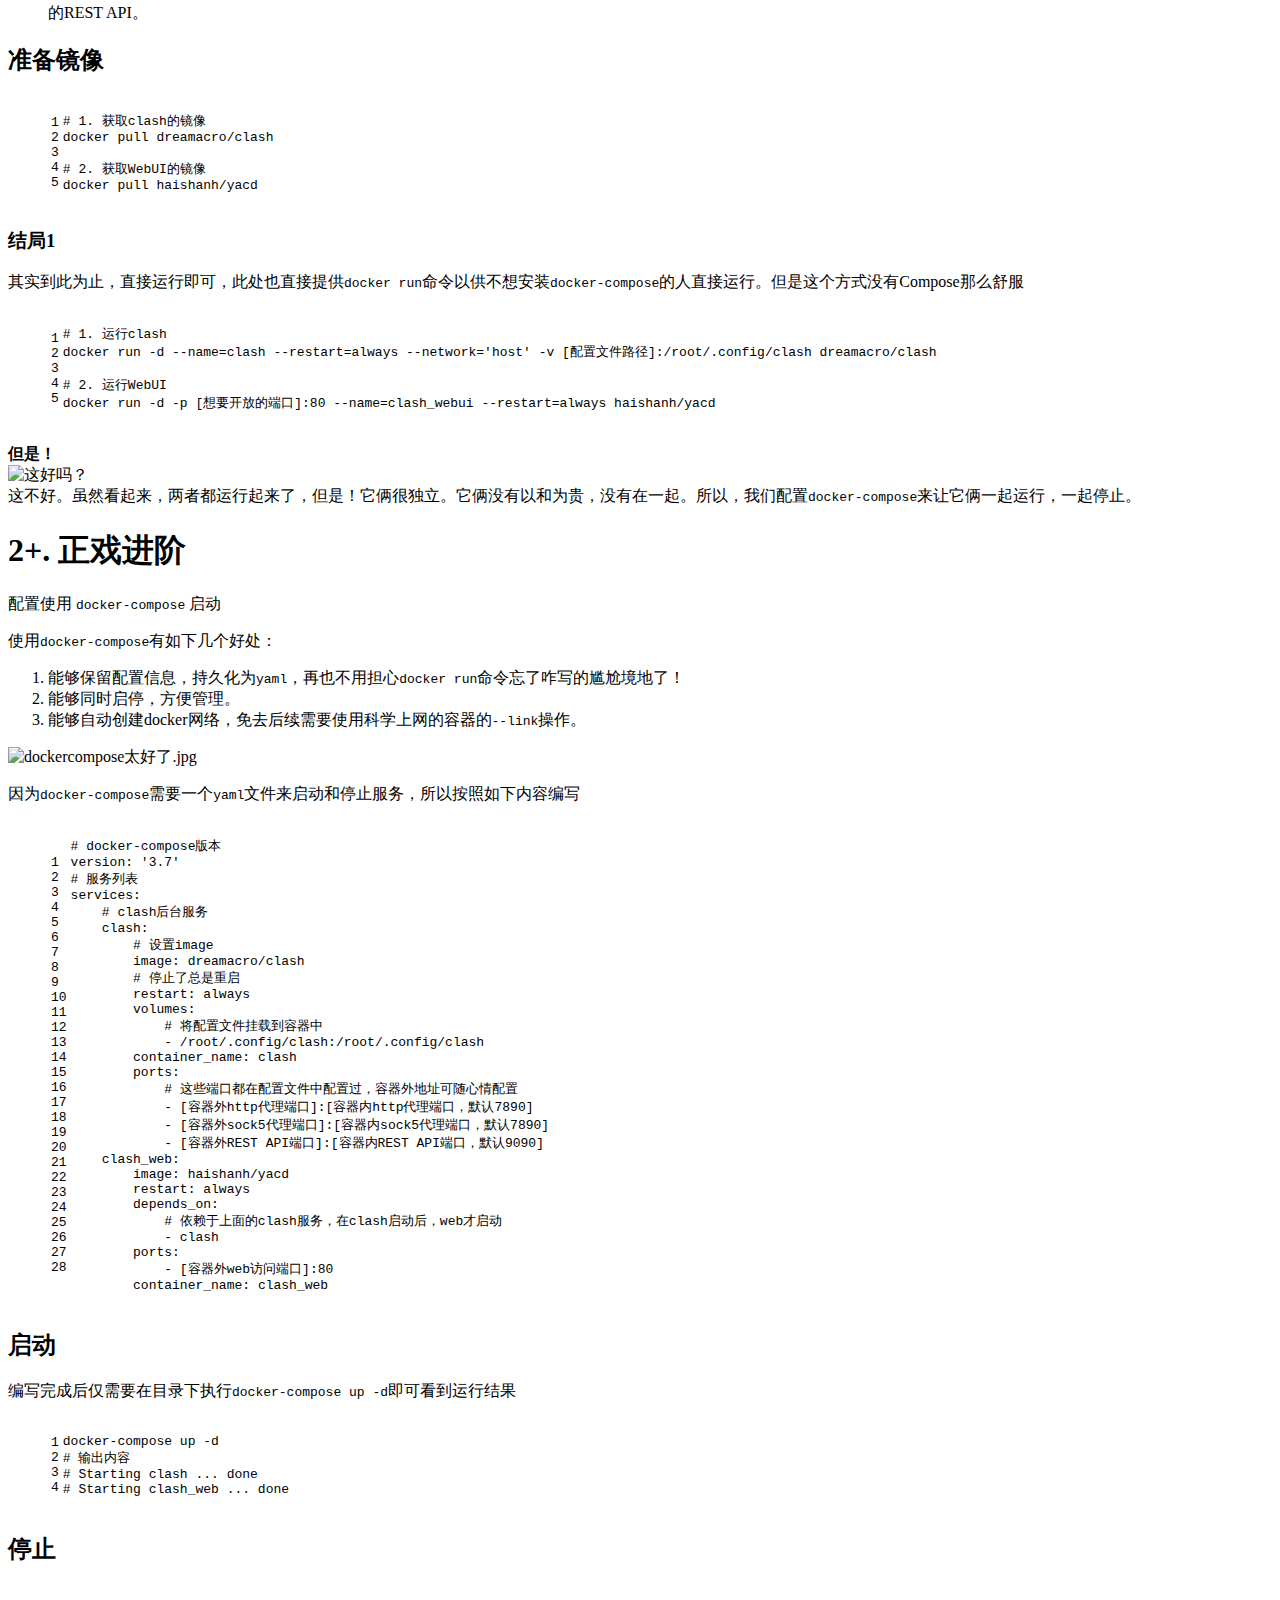
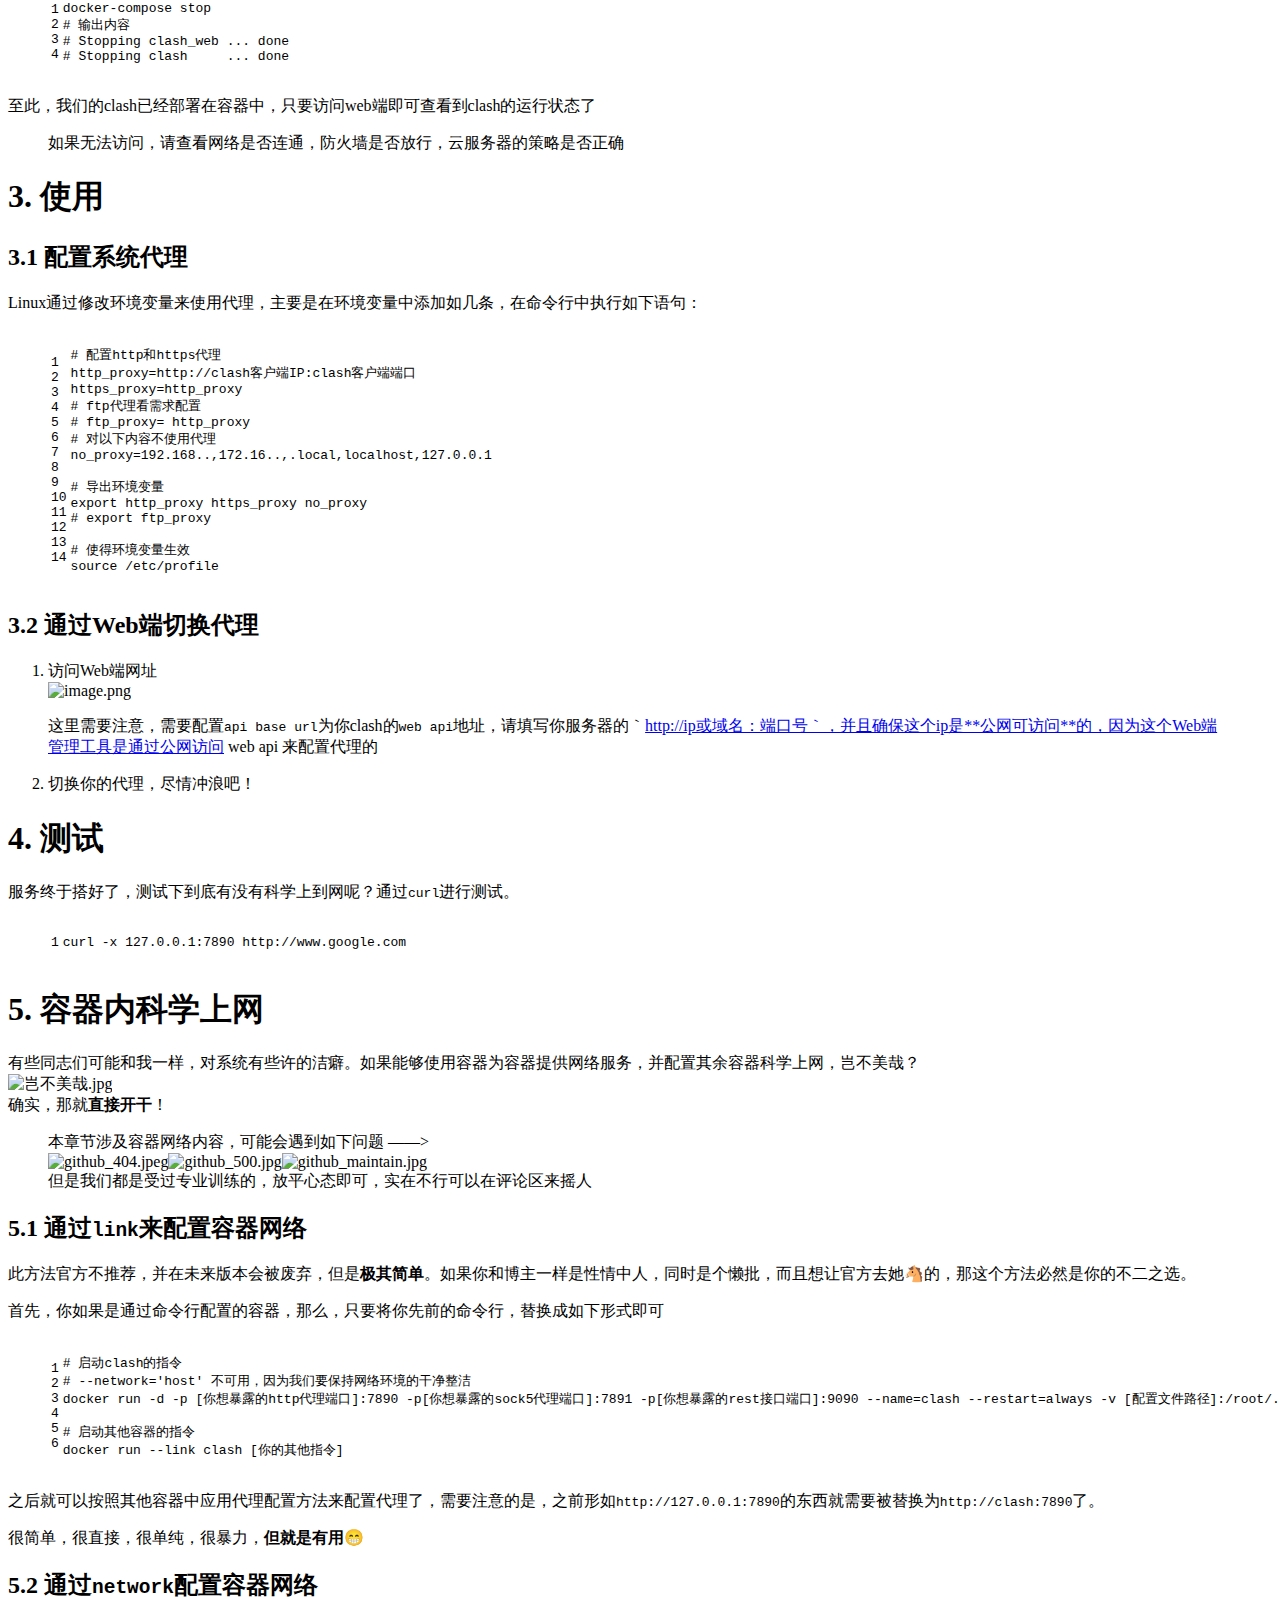
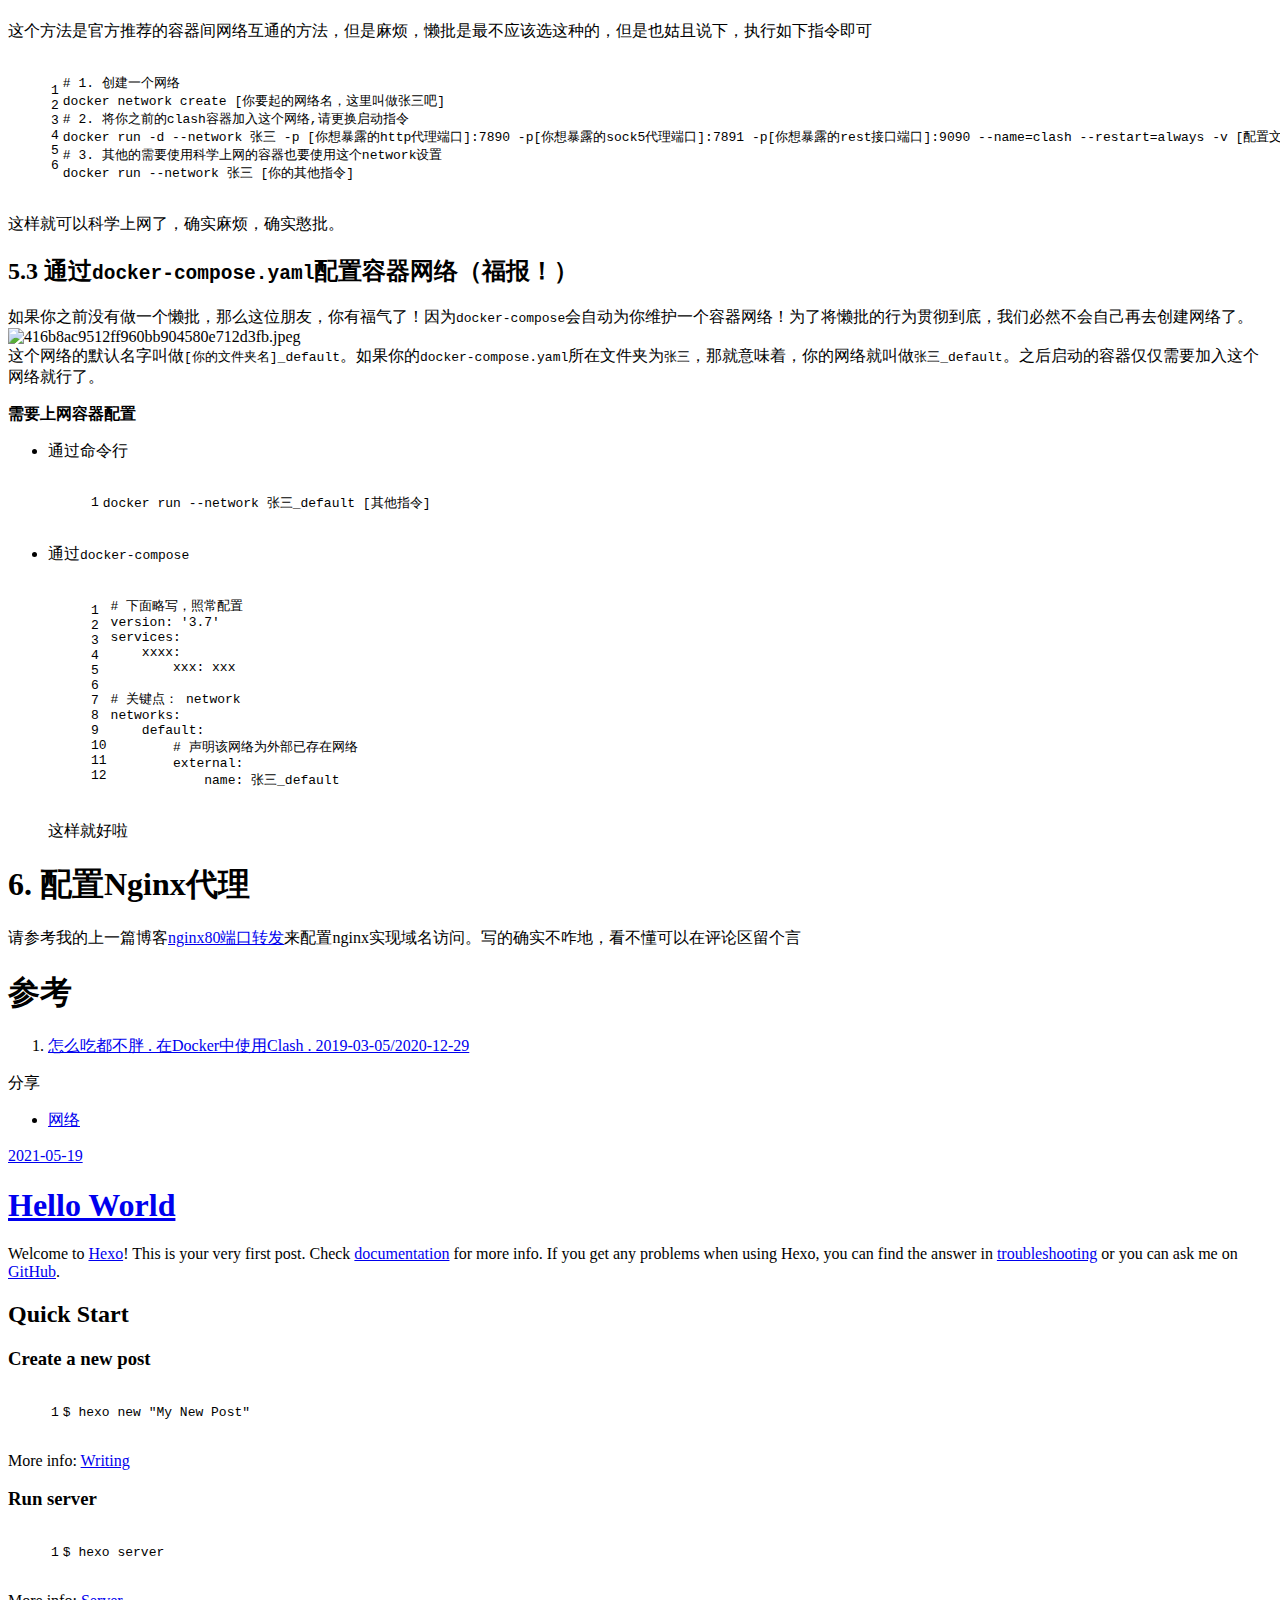
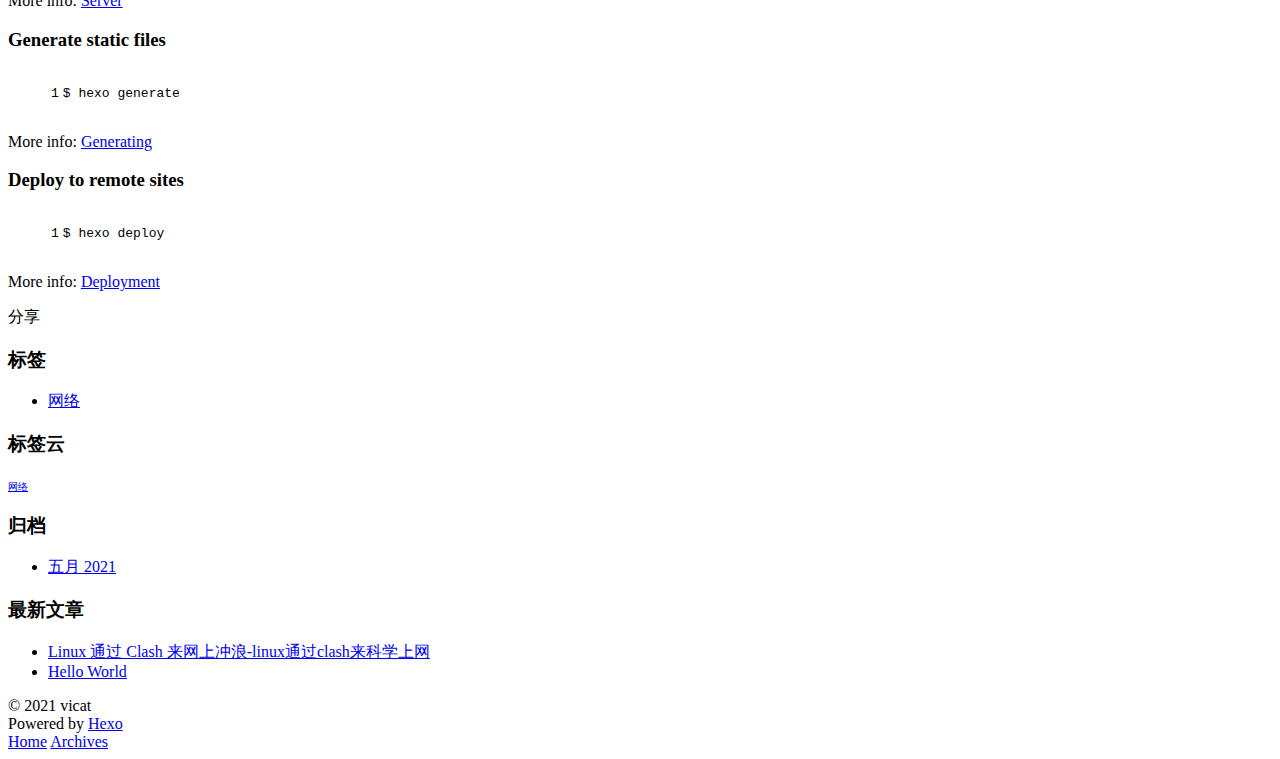
==== commit 3366b878: "Site updated: 2021-05-19 15:02:25" ====
--- a/index.html
+++ b/index.html
@@ -1,58 +1,365 @@
 <!DOCTYPE html>
 <html>
 <head>
-    <meta charset="UTF-8">
-    <meta name="viewport" content="width=device-width, initial-scale=1.0">
-    <meta http-equiv="X-UA-Compatible" content="ie=edge">
-    <link href="ClassTable/bootstrap/css/bootstrap.min.css" rel="stylesheet">
-    <script src="ClassTable/js/jquery-3.2.1.min.js"></script>
-    <script src="ClassTable/bootstrap/js/bootstrap.min.js"></script>
-    <script src="ClassTable/js/util.js"></script>
-    <script src="ClassTable/js/data.js"></script>
-    <script src="ClassTable/js/class.js"></script>
-    <title>课表</title>
-</head>
+  <meta charset="utf-8">
+  
+  
+  <title>vicat的站点</title>
+  <meta name="viewport" content="width=device-width, initial-scale=1, shrink-to-fit=no">
+  <meta name="description" content="一个平平无奇之人的博客">
+<meta property="og:type" content="website">
+<meta property="og:title" content="vicat的站点">
+<meta property="og:url" content="https://zsb514.github.io/index.html">
+<meta property="og:site_name" content="vicat的站点">
+<meta property="og:description" content="一个平平无奇之人的博客">
+<meta property="og:locale" content="zh_CN">
+<meta property="article:author" content="vicat">
+<meta property="article:tag" content="blog">
+<meta name="twitter:card" content="summary">
+  
+    <link rel="alternate" href="/atom.xml" title="vicat的站点" type="application/atom+xml">
+  
+  
+    <link rel="shortcut icon" href="/favicon.png">
+  
+  
+    
+<link rel="stylesheet" href="https://cdn.jsdelivr.net/npm/typeface-source-code-pro@0.0.71/index.min.css">
+
+  
+  
+<link rel="stylesheet" href="/css/style.css">
+
+  
+    
+<link rel="stylesheet" href="/fancybox/jquery.fancybox.min.css">
+
+  
+<meta name="generator" content="Hexo 5.4.0"></head>
+
 <body>
-    <div>
-        <h1>课表</h1>
-        <select id="major" style="float:left">
-                <option value="computer">计算机</option>
-                <option value="management">管理</option>
-                <option value="civilengineering">土木</option>
-        </select>
-        <br>
-    </div>
-    <div class="table-responsive">
-        <table class="table table-bordered">
-            <thead>
-                <tr>
-                    <th>11月27日周一</th>
-                    <th>11月28日周二</th>
-                    <th>11月29日周三</th>
-                    <th>11月30日周四</th>
-                    <th>12月1日周五</th>
-                    <th>12月2日周六</th>
-                    <th>12月3日周日</th>
-                </tr>
-            </thead>
-            <tbody>
-                <tr id="morning">
-                    <td><span class="others">计算机公共课</span></td>
-                    <td><span class="public">英语公共课</span></td>
-                    <td><span class="others">计算机公共课</span></td>
-                    <td>&nbsp;</td>
-                    <td><span class="public">英语公共课</span></td>
-                    <td><span class="computer">高等数学</span></td>
-                </tr>
-                <tr id="afternoon">
-                    
-                </tr>
-                <tr id="night">
-                    
-                </tr>
-            </tbody>
-        </table>
-    </div>
+  <div id="container">
+    <div id="wrap">
+      <header id="header">
+  <div id="banner"></div>
+  <div id="header-outer" class="outer">
+    <div id="header-title" class="inner">
+      <h1 id="logo-wrap">
+        <a href="/" id="logo">vicat的站点</a>
+      </h1>
+      
+        <h2 id="subtitle-wrap">
+          <a href="/" id="subtitle">能整点烂活</a>
+        </h2>
+      
+    </div>
+    <div id="header-inner" class="inner">
+      <nav id="main-nav">
+        <a id="main-nav-toggle" class="nav-icon"></a>
+        
+          <a class="main-nav-link" href="/">Home</a>
+        
+          <a class="main-nav-link" href="/archives">Archives</a>
+        
+      </nav>
+      <nav id="sub-nav">
+        
+          <a id="nav-rss-link" class="nav-icon" href="/atom.xml" title="RSS 订阅"></a>
+        
+        <a id="nav-search-btn" class="nav-icon" title="搜索"></a>
+      </nav>
+      <div id="search-form-wrap">
+        <form action="//google.com/search" method="get" accept-charset="UTF-8" class="search-form"><input type="search" name="q" class="search-form-input" placeholder="搜索"><button type="submit" class="search-form-submit">&#xF002;</button><input type="hidden" name="sitesearch" value="https://zsb514.github.io"></form>
+      </div>
+    </div>
+  </div>
+</header>
+
+      <div class="outer">
+        <section id="main">
+  
+    <article id="post-Linux-通过-Clash-来网上冲浪-linux通过clash来科学上网" class="h-entry article article-type-post" itemprop="blogPost" itemscope itemtype="https://schema.org/BlogPosting">
+  <div class="article-meta">
+    <a href="/2021/05/19/Linux-%E9%80%9A%E8%BF%87-Clash-%E6%9D%A5%E7%BD%91%E4%B8%8A%E5%86%B2%E6%B5%AA-linux%E9%80%9A%E8%BF%87clash%E6%9D%A5%E7%A7%91%E5%AD%A6%E4%B8%8A%E7%BD%91/" class="article-date">
+  <time class="dt-published" datetime="2021-05-19T05:41:52.000Z" itemprop="datePublished">2021-05-19</time>
+</a>
+    
+  </div>
+  <div class="article-inner">
+    
+    
+      <header class="article-header">
+        
+  
+    <h1 itemprop="name">
+      <a class="p-name article-title" href="/2021/05/19/Linux-%E9%80%9A%E8%BF%87-Clash-%E6%9D%A5%E7%BD%91%E4%B8%8A%E5%86%B2%E6%B5%AA-linux%E9%80%9A%E8%BF%87clash%E6%9D%A5%E7%A7%91%E5%AD%A6%E4%B8%8A%E7%BD%91/">Linux 通过 Clash 来网上冲浪-linux通过clash来科学上网</a>
+    </h1>
+  
+
+      </header>
+    
+    <div class="e-content article-entry" itemprop="articleBody">
+      
+        <p>[TOC]</p>
+<h1 id="0-概述"><a href="#0-概述" class="headerlink" title="0. 概述"></a>0. 概述</h1><p>当今社会，在网上冲浪时，如果没有一把趁手的兵器，那确实是少了几分乐趣，总会遇到各种的围追堵截，404一类的错误。在Windows上，趁手的兵器很好找，但是在开源的Linux上，那就是一种折磨。</p>
+<p>所以本次我们要在Linux服务器上，通过Clash来开启一段网上冲浪的旅程。</p>
+<p>本教程适用于：Linux大多数发行版（可安装docker） 树莓派（所有armv7架构cpu）</p>
+<h1 id="1-前戏"><a href="#1-前戏" class="headerlink" title="1. 前戏"></a>1. 前戏</h1><p>首先，需要安装所需的软件，在21世纪20年代的今天，使用Docker来安装和部署一个软件无疑是<strong>最方便，最纯净</strong>的一种体验。本教程首先需要安装docker和docker-compose。如果没有听说过docker，只要类比下，docker是一个极其轻量的虚拟机就好了（其实底层完全不同）</p>
+<h2 id="docker"><a href="#docker" class="headerlink" title="docker"></a>docker</h2><p>关于docker的安装此处不再赘述，需要的可前往<a target="_blank" rel="noopener" href="https://docs.docker.com/engine/install/">docker安装文档</a>来安装docker。</p>
+<h2 id="docker-compose-嫌弃前戏太长的可以直接快进到正戏-结局1"><a href="#docker-compose-嫌弃前戏太长的可以直接快进到正戏-结局1" class="headerlink" title="docker-compose(嫌弃前戏太长的可以直接快进到正戏-结局1)"></a>docker-compose(嫌弃前戏太长的可以直接快进到正戏-结局1)</h2><p>docker-compose是一个管理一群docker的东西，需要安装可以前往<a target="_blank" rel="noopener" href="https://docs.docker.com/compose/install/">docker-compose安装文档</a>选择对应版本安装<code>docker-compose</code>。网站全英文，只要复制粘贴命令即可。</p>
+<blockquote>
+<p>注意：docker-compose仅有amd编译版本，如要使用树莓派/安卓机等arm架构设备，需要通过pip来曲线救国。</p>
+</blockquote>
+<hr>
+<p>在<code>docker</code>和<code>docker-compose</code>安装完毕后，可通过<code>docker -v</code>和<code>docker-compose -v</code>来检验安装结果。</p>
+<h1 id="2-正戏"><a href="#2-正戏" class="headerlink" title="2. 正戏"></a>2. 正戏</h1><p>在拥有<code>docker</code>和<code>docker-compose</code>后，整个流程就已经结束了大半。余下的就是对容器的操作了。直接命令行走起。</p>
+<h2 id="Clash"><a href="#Clash" class="headerlink" title="Clash"></a>Clash</h2><p>Clash需要一个名为 <code>config.yaml</code> 的配置文件来配置需要访问的目标，如果不通过<code>docker</code>运行的话，默认是在<code>~/.config/clash/config.yaml</code>这里的。如果你在使用PC版本的Clash的话，可以复制这个配置文件到服务器中。</p>
+<blockquote>
+<p>注意：如果您的配置文件中有使用了<code>RULE-SET</code>的字样，需要使用<a target="_blank" rel="noopener" href="https://github.com/Dreamacro/clash/releases/tag/premium">Premium</a>版本，并将镜像替换为<a target="_blank" rel="noopener" href="https://hub.docker.com/r/dreamacro/clash-premium">dreamacro/clash-premium</a>，或者是删除这些内容。</p>
+</blockquote>
+<p>如果没有，具体的配置在<a target="_blank" rel="noopener" href="https://github.com/Dreamacro/clash/wiki/configuration">项目wiki</a>中有详细介绍。</p>
+<h3 id="关键配置"><a href="#关键配置" class="headerlink" title="关键配置"></a>关键配置</h3><figure class="highlight yaml"><table><tr><td class="gutter"><pre><span class="line">1</span><br><span class="line">2</span><br><span class="line">3</span><br><span class="line">4</span><br><span class="line">5</span><br><span class="line">6</span><br><span class="line">7</span><br><span class="line">8</span><br><span class="line">9</span><br></pre></td><td class="code"><pre><span class="line"><span class="attr">port:</span> [<span class="string">http代理的端口</span>]</span><br><span class="line"><span class="attr">socks-port:</span> [<span class="string">sock5代理端口</span>]</span><br><span class="line"><span class="attr">redir-port:</span> [<span class="string">需要重定向的端口</span>]</span><br><span class="line"></span><br><span class="line"><span class="comment"># 允许局域网访问，即可通过本机回环地址外的地址访问</span></span><br><span class="line"><span class="attr">allow-lan:</span> <span class="literal">true</span>  </span><br><span class="line"></span><br><span class="line"><span class="comment"># 外部RESTful API端口，这个在之后的流程中会使用到</span></span><br><span class="line"><span class="attr">external-controller:</span> <span class="number">0.0</span><span class="number">.0</span><span class="number">.0</span><span class="string">:9090</span></span><br></pre></td></tr></table></figure>
+
+<p>其余代理配置请参考<a target="_blank" rel="noopener" href="https://github.com/Dreamacro/clash/wiki/configuration">官方配置文件</a></p>
+<h2 id="Clash-webUI"><a href="#Clash-webUI" class="headerlink" title="Clash_webUI"></a>Clash_webUI</h2><p>yacd是一个通过REST api来管理Clash的工具，它需要配置的，仅有Clash REST api的url和端口，并且页面需要可以访问到这个url。</p>
+<blockquote>
+<p>注意：这个WebUI可以管理任何暴露在外网的REST接口，所以这就意味着，它访问的链接是本机所能访问到的链接。也就是说：需要访问WebUI的主机能够访问到Clash的REST API。</p>
+</blockquote>
+<h2 id="准备镜像"><a href="#准备镜像" class="headerlink" title="准备镜像"></a>准备镜像</h2><figure class="highlight shell"><table><tr><td class="gutter"><pre><span class="line">1</span><br><span class="line">2</span><br><span class="line">3</span><br><span class="line">4</span><br><span class="line">5</span><br></pre></td><td class="code"><pre><span class="line"><span class="meta">#</span><span class="bash"> 1. 获取clash的镜像</span></span><br><span class="line">docker pull dreamacro/clash</span><br><span class="line"><span class="meta"></span></span><br><span class="line"><span class="meta">#</span><span class="bash"> 2. 获取WebUI的镜像</span></span><br><span class="line">docker pull haishanh/yacd</span><br></pre></td></tr></table></figure>
+
+<h3 id="结局1"><a href="#结局1" class="headerlink" title="结局1"></a>结局1</h3><p>其实到此为止，直接运行即可，此处也直接提供<code>docker run</code>命令以供不想安装<code>docker-compose</code>的人直接运行。但是这个方式没有Compose那么舒服</p>
+<figure class="highlight shell"><table><tr><td class="gutter"><pre><span class="line">1</span><br><span class="line">2</span><br><span class="line">3</span><br><span class="line">4</span><br><span class="line">5</span><br></pre></td><td class="code"><pre><span class="line"><span class="meta">#</span><span class="bash"> 1. 运行clash</span></span><br><span class="line">docker run -d --name=clash --restart=always --network=&#x27;host&#x27; -v [配置文件路径]:/root/.config/clash dreamacro/clash</span><br><span class="line"><span class="meta"></span></span><br><span class="line"><span class="meta">#</span><span class="bash"> 2. 运行WebUI</span></span><br><span class="line">docker run -d -p [想要开放的端口]:80 --name=clash_webui --restart=always haishanh/yacd</span><br></pre></td></tr></table></figure>
+
+<p><strong>但是！</strong><br><img src="/images/d58b6004ee496bd65d4a09adf7c29d8c-2bb4cd3ee0d640f39d03c5a3bda9bc12.jpg" alt="这好吗？"><br>这不好。虽然看起来，两者都运行起来了，但是！它俩很独立。它俩没有以和为贵，没有在一起。所以，我们配置<code>docker-compose</code>来让它俩一起运行，一起停止。</p>
+<h1 id="2-正戏进阶"><a href="#2-正戏进阶" class="headerlink" title="2+. 正戏进阶"></a>2+. 正戏进阶</h1><p>配置使用 <code>docker-compose</code> 启动</p>
+<p>使用<code>docker-compose</code>有如下几个好处：</p>
+<ol>
+<li>能够保留配置信息，持久化为<code>yaml</code>，再也不用担心<code>docker run</code>命令忘了咋写的尴尬境地了！</li>
+<li>能够同时启停，方便管理。</li>
+<li>能够自动创建docker网络，免去后续需要使用科学上网的容器的<code>--link</code>操作。</li>
+</ol>
+<p><img src="/images/docker-compose%E5%A4%AA%E5%A5%BD%E4%BA%86-9871cb322f064f3a96a3d20c4b86b0c0.jpg" alt="dockercompose太好了.jpg"></p>
+<p>因为<code>docker-compose</code>需要一个<code>yaml</code>文件来启动和停止服务，所以按照如下内容编写</p>
+<figure class="highlight yaml"><table><tr><td class="gutter"><pre><span class="line">1</span><br><span class="line">2</span><br><span class="line">3</span><br><span class="line">4</span><br><span class="line">5</span><br><span class="line">6</span><br><span class="line">7</span><br><span class="line">8</span><br><span class="line">9</span><br><span class="line">10</span><br><span class="line">11</span><br><span class="line">12</span><br><span class="line">13</span><br><span class="line">14</span><br><span class="line">15</span><br><span class="line">16</span><br><span class="line">17</span><br><span class="line">18</span><br><span class="line">19</span><br><span class="line">20</span><br><span class="line">21</span><br><span class="line">22</span><br><span class="line">23</span><br><span class="line">24</span><br><span class="line">25</span><br><span class="line">26</span><br><span class="line">27</span><br><span class="line">28</span><br></pre></td><td class="code"><pre><span class="line"><span class="comment"># docker-compose版本</span></span><br><span class="line"><span class="attr">version:</span> <span class="string">&#x27;3.7&#x27;</span></span><br><span class="line"><span class="comment"># 服务列表</span></span><br><span class="line"><span class="attr">services:</span></span><br><span class="line">    <span class="comment"># clash后台服务</span></span><br><span class="line">    <span class="attr">clash:</span></span><br><span class="line">        <span class="comment"># 设置image</span></span><br><span class="line">        <span class="attr">image:</span> <span class="string">dreamacro/clash</span></span><br><span class="line">        <span class="comment"># 停止了总是重启</span></span><br><span class="line">        <span class="attr">restart:</span> <span class="string">always</span></span><br><span class="line">        <span class="attr">volumes:</span></span><br><span class="line">            <span class="comment"># 将配置文件挂载到容器中</span></span><br><span class="line">            <span class="bullet">-</span> <span class="string">/root/.config/clash:/root/.config/clash</span></span><br><span class="line">        <span class="attr">container_name:</span> <span class="string">clash</span></span><br><span class="line">        <span class="attr">ports:</span></span><br><span class="line">            <span class="comment"># 这些端口都在配置文件中配置过，容器外地址可随心情配置</span></span><br><span class="line">            <span class="bullet">-</span> [<span class="string">容器外http代理端口</span>]<span class="string">:[容器内http代理端口，默认7890]</span></span><br><span class="line">            <span class="bullet">-</span> [<span class="string">容器外sock5代理端口</span>]<span class="string">:[容器内sock5代理端口，默认7890]</span></span><br><span class="line">            <span class="bullet">-</span> [<span class="string">容器外REST</span> <span class="string">API端口</span>]<span class="string">:[容器内REST</span> <span class="string">API端口，默认9090]</span></span><br><span class="line">    <span class="attr">clash_web:</span></span><br><span class="line">        <span class="attr">image:</span> <span class="string">haishanh/yacd</span></span><br><span class="line">        <span class="attr">restart:</span> <span class="string">always</span></span><br><span class="line">        <span class="attr">depends_on:</span></span><br><span class="line">            <span class="comment"># 依赖于上面的clash服务，在clash启动后，web才启动</span></span><br><span class="line">            <span class="bullet">-</span> <span class="string">clash</span></span><br><span class="line">        <span class="attr">ports:</span></span><br><span class="line">            <span class="bullet">-</span> [<span class="string">容器外web访问端口</span>]<span class="string">:80</span></span><br><span class="line">        <span class="attr">container_name:</span> <span class="string">clash_web</span></span><br></pre></td></tr></table></figure>
+
+<h2 id="启动"><a href="#启动" class="headerlink" title="启动"></a>启动</h2><p>编写完成后仅需要在目录下执行<code>docker-compose up -d</code>即可看到运行结果</p>
+<figure class="highlight shell"><table><tr><td class="gutter"><pre><span class="line">1</span><br><span class="line">2</span><br><span class="line">3</span><br><span class="line">4</span><br></pre></td><td class="code"><pre><span class="line">docker-compose up -d</span><br><span class="line"><span class="meta">#</span><span class="bash"> 输出内容</span></span><br><span class="line"><span class="meta">#</span><span class="bash"> Starting clash ... <span class="keyword">done</span></span></span><br><span class="line"><span class="meta">#</span><span class="bash"> Starting clash_web ... <span class="keyword">done</span></span></span><br></pre></td></tr></table></figure>
+
+<h2 id="停止"><a href="#停止" class="headerlink" title="停止"></a>停止</h2><figure class="highlight shell"><table><tr><td class="gutter"><pre><span class="line">1</span><br><span class="line">2</span><br><span class="line">3</span><br><span class="line">4</span><br></pre></td><td class="code"><pre><span class="line">docker-compose stop</span><br><span class="line"><span class="meta">#</span><span class="bash"> 输出内容</span></span><br><span class="line"><span class="meta">#</span><span class="bash"> Stopping clash_web ... <span class="keyword">done</span></span></span><br><span class="line"><span class="meta">#</span><span class="bash"> Stopping clash     ... <span class="keyword">done</span></span></span><br></pre></td></tr></table></figure>
+
+<p>至此，我们的clash已经部署在容器中，只要访问web端即可查看到clash的运行状态了</p>
+<blockquote>
+<p>如果无法访问，请查看网络是否连通，防火墙是否放行，云服务器的策略是否正确</p>
+</blockquote>
+<h1 id="3-使用"><a href="#3-使用" class="headerlink" title="3. 使用"></a>3. 使用</h1><h2 id="3-1-配置系统代理"><a href="#3-1-配置系统代理" class="headerlink" title="3.1 配置系统代理"></a>3.1 配置系统代理</h2><p>Linux通过修改环境变量来使用代理，主要是在环境变量中添加如几条，在命令行中执行如下语句：</p>
+<figure class="highlight shell"><table><tr><td class="gutter"><pre><span class="line">1</span><br><span class="line">2</span><br><span class="line">3</span><br><span class="line">4</span><br><span class="line">5</span><br><span class="line">6</span><br><span class="line">7</span><br><span class="line">8</span><br><span class="line">9</span><br><span class="line">10</span><br><span class="line">11</span><br><span class="line">12</span><br><span class="line">13</span><br><span class="line">14</span><br></pre></td><td class="code"><pre><span class="line"><span class="meta">#</span><span class="bash"> 配置http和https代理</span></span><br><span class="line">http_proxy=http://clash客户端IP:clash客户端端口</span><br><span class="line">https_proxy=http_proxy</span><br><span class="line"><span class="meta">#</span><span class="bash"> ftp代理看需求配置</span></span><br><span class="line"><span class="meta">#</span><span class="bash"> ftp_proxy= http_proxy</span></span><br><span class="line"><span class="meta">#</span><span class="bash"> 对以下内容不使用代理</span></span><br><span class="line">no_proxy=192.168..,172.16..,.local,localhost,127.0.0.1</span><br><span class="line"><span class="meta"></span></span><br><span class="line"><span class="meta">#</span><span class="bash"> 导出环境变量</span></span><br><span class="line">export http_proxy https_proxy no_proxy</span><br><span class="line"><span class="meta">#</span><span class="bash"> <span class="built_in">export</span> ftp_proxy</span></span><br><span class="line"><span class="meta"></span></span><br><span class="line"><span class="meta">#</span><span class="bash"> 使得环境变量生效</span></span><br><span class="line">source /etc/profile</span><br></pre></td></tr></table></figure>
+
+<h2 id="3-2-通过Web端切换代理"><a href="#3-2-通过Web端切换代理" class="headerlink" title="3.2 通过Web端切换代理"></a>3.2 通过Web端切换代理</h2><ol>
+<li>访问Web端网址<br><img src="/images/image-660ffef95c2a4d3d8a8b1e9ee70c0c53.png" alt="image.png"></li>
+</ol>
+<blockquote>
+<p>这里需要注意，需要配置<code>api base url</code>为你clash的<code>web api</code>地址，请填写你服务器的｀<a href="http://ip或域名：端口号｀，并且确保这个ip是**公网可访问**的，因为这个Web端管理工具是通过公网访问">http://ip或域名：端口号｀，并且确保这个ip是**公网可访问**的，因为这个Web端管理工具是通过公网访问</a> web api 来配置代理的</p>
+</blockquote>
+<ol start="2">
+<li>切换你的代理，尽情冲浪吧！</li>
+</ol>
+<h1 id="4-测试"><a href="#4-测试" class="headerlink" title="4. 测试"></a>4. 测试</h1><p>服务终于搭好了，测试下到底有没有科学上到网呢？通过<code>curl</code>进行测试。</p>
+<figure class="highlight shell"><table><tr><td class="gutter"><pre><span class="line">1</span><br></pre></td><td class="code"><pre><span class="line">curl -x 127.0.0.1:7890 http://www.google.com</span><br></pre></td></tr></table></figure>
+
+
+<h1 id="5-容器内科学上网"><a href="#5-容器内科学上网" class="headerlink" title="5. 容器内科学上网"></a>5. 容器内科学上网</h1><p>有些同志们可能和我一样，对系统有些许的洁癖。如果能够使用容器为容器提供网络服务，并配置其余容器科学上网，岂不美哉？<br><img src="/images/%E5%B2%82%E4%B8%8D%E7%BE%8E%E5%93%89-44ffce7e60554de689287300d452cacb.jpg" alt="岂不美哉.jpg"><br>确实，那就<strong>直接开干</strong>！</p>
+<blockquote>
+<p>本章节涉及容器网络内容，可能会遇到如下问题 ——&gt;<br><img src="/images/github_404-c5b8414972804b1bac361eb26abc40f8.jpeg" alt="github_404.jpeg"><img src="/images/github_500-b971407960d24c79b317a59d987135ac.jpg" alt="github_500.jpg"><img src="/images/github_maintain-a8ee4887c01c4108a259b35d8141c62b.jpg" alt="github_maintain.jpg"><br>但是我们都是受过专业训练的，放平心态即可，实在不行可以在评论区来摇人</p>
+</blockquote>
+<h2 id="5-1-通过link来配置容器网络"><a href="#5-1-通过link来配置容器网络" class="headerlink" title="5.1 通过link来配置容器网络"></a>5.1 通过<code>link</code>来配置容器网络</h2><p>此方法官方不推荐，并在未来版本会被废弃，但是<strong>极其简单</strong>。如果你和博主一样是性情中人，同时是个懒批，而且想让官方去她🐴的，那这个方法必然是你的不二之选。</p>
+<p>首先，你如果是通过命令行配置的容器，那么，只要将你先前的命令行，替换成如下形式即可</p>
+<figure class="highlight shell"><table><tr><td class="gutter"><pre><span class="line">1</span><br><span class="line">2</span><br><span class="line">3</span><br><span class="line">4</span><br><span class="line">5</span><br><span class="line">6</span><br></pre></td><td class="code"><pre><span class="line"><span class="meta">#</span><span class="bash"> 启动clash的指令</span></span><br><span class="line"><span class="meta">#</span><span class="bash"> --network=<span class="string">&#x27;host&#x27;</span> 不可用，因为我们要保持网络环境的干净整洁</span></span><br><span class="line">docker run -d -p [你想暴露的http代理端口]:7890 -p[你想暴露的sock5代理端口]:7891 -p[你想暴露的rest接口端口]:9090 --name=clash --restart=always -v [配置文件路径]:/root/.config/clash dreamacro/clash</span><br><span class="line"><span class="meta"></span></span><br><span class="line"><span class="meta">#</span><span class="bash"> 启动其他容器的指令</span></span><br><span class="line">docker run --link clash [你的其他指令]</span><br></pre></td></tr></table></figure>
+<p>之后就可以按照其他容器中应用代理配置方法来配置代理了，需要注意的是，之前形如<code>http://127.0.0.1:7890</code>的东西就需要被替换为<code>http://clash:7890</code>了。</p>
+<p>很简单，很直接，很单纯，很暴力，<strong>但就是有用</strong>😁</p>
+<h2 id="5-2-通过network配置容器网络"><a href="#5-2-通过network配置容器网络" class="headerlink" title="5.2 通过network配置容器网络"></a>5.2 通过<code>network</code>配置容器网络</h2><p>这个方法是官方推荐的容器间网络互通的方法，但是麻烦，懒批是最不应该选这种的，但是也姑且说下，执行如下指令即可</p>
+<figure class="highlight shell"><table><tr><td class="gutter"><pre><span class="line">1</span><br><span class="line">2</span><br><span class="line">3</span><br><span class="line">4</span><br><span class="line">5</span><br><span class="line">6</span><br></pre></td><td class="code"><pre><span class="line"><span class="meta">#</span><span class="bash"> 1. 创建一个网络</span></span><br><span class="line">docker network create [你要起的网络名，这里叫做张三吧]</span><br><span class="line"><span class="meta">#</span><span class="bash"> 2. 将你之前的clash容器加入这个网络,请更换启动指令</span></span><br><span class="line">docker run -d --network 张三 -p [你想暴露的http代理端口]:7890 -p[你想暴露的sock5代理端口]:7891 -p[你想暴露的rest接口端口]:9090 --name=clash --restart=always -v [配置文件路径]:/root/.config/clash dreamacro/clash</span><br><span class="line"><span class="meta">#</span><span class="bash"> 3. 其他的需要使用科学上网的容器也要使用这个network设置</span></span><br><span class="line">docker run --network 张三 [你的其他指令]</span><br></pre></td></tr></table></figure>
+<p>这样就可以科学上网了，确实麻烦，确实憨批。</p>
+<h2 id="5-3-通过docker-compose-yaml配置容器网络（福报！）"><a href="#5-3-通过docker-compose-yaml配置容器网络（福报！）" class="headerlink" title="5.3 通过docker-compose.yaml配置容器网络（福报！）"></a>5.3 通过<code>docker-compose.yaml</code>配置容器网络（福报！）</h2><p>如果你之前没有做一个懒批，那么这位朋友，你有福气了！因为<code>docker-compose</code>会自动为你维护一个容器网络！为了将懒批的行为贯彻到底，我们必然不会自己再去创建网络了。<br><img src="/images/416b8ac9512ff960bb904580e712d3fb-136146aea42b4fe1beed5d24696d2639.jpeg" alt="416b8ac9512ff960bb904580e712d3fb.jpeg"><br>这个网络的默认名字叫做<code>[你的文件夹名]_default</code>。如果你的<code>docker-compose.yaml</code>所在文件夹为<code>张三</code>，那就意味着，你的网络就叫做<code>张三_default</code>。之后启动的容器仅仅需要加入这个网络就行了。</p>
+<p><strong>需要上网容器配置</strong></p>
+<ul>
+<li><p>通过命令行</p>
+<figure class="highlight shell"><table><tr><td class="gutter"><pre><span class="line">1</span><br></pre></td><td class="code"><pre><span class="line">docker run --network 张三_default [其他指令]</span><br></pre></td></tr></table></figure></li>
+<li><p>通过<code>docker-compose</code></p>
+<figure class="highlight yaml"><table><tr><td class="gutter"><pre><span class="line">1</span><br><span class="line">2</span><br><span class="line">3</span><br><span class="line">4</span><br><span class="line">5</span><br><span class="line">6</span><br><span class="line">7</span><br><span class="line">8</span><br><span class="line">9</span><br><span class="line">10</span><br><span class="line">11</span><br><span class="line">12</span><br></pre></td><td class="code"><pre><span class="line"><span class="comment"># 下面略写，照常配置</span></span><br><span class="line"><span class="attr">version:</span> <span class="string">&#x27;3.7&#x27;</span></span><br><span class="line"><span class="attr">services:</span></span><br><span class="line">    <span class="attr">xxxx:</span></span><br><span class="line">        <span class="attr">xxx:</span> <span class="string">xxx</span></span><br><span class="line"></span><br><span class="line"><span class="comment"># 关键点： network</span></span><br><span class="line"><span class="attr">networks:</span></span><br><span class="line">    <span class="attr">default:</span></span><br><span class="line">        <span class="comment"># 声明该网络为外部已存在网络</span></span><br><span class="line">        <span class="attr">external:</span></span><br><span class="line">            <span class="attr">name:</span> <span class="string">张三_default</span></span><br></pre></td></tr></table></figure>
+<p>这样就好啦</p>
+</li>
+</ul>
+<h1 id="6-配置Nginx代理"><a href="#6-配置Nginx代理" class="headerlink" title="6. 配置Nginx代理"></a>6. 配置Nginx代理</h1><p>请参考我的上一篇博客<a target="_blank" rel="noopener" href="https://blog.vicat.top/archives/nginx80%E7%AB%AF%E5%8F%A3%E8%BD%AC%E5%8F%91%E5%9F%9F%E5%90%8D%E5%AE%9E%E7%8E%B0ip%E7%AB%AF%E5%8F%A3%E9%9A%90%E8%97%8F">nginx80端口转发</a>来配置nginx实现域名访问。写的确实不咋地，看不懂可以在评论区留个言</p>
+<h1 id="参考"><a href="#参考" class="headerlink" title="参考"></a>参考</h1><ol>
+<li><a target="_blank" rel="noopener" href="https://zmcdbp.com/run-clash-in-docker/">怎么吃都不胖 . 在Docker中使用Clash . 2019-03-05/2020-12-29</a></li>
+</ol>
+
+      
+    </div>
+    <footer class="article-footer">
+      <a data-url="https://zsb514.github.io/2021/05/19/Linux-%E9%80%9A%E8%BF%87-Clash-%E6%9D%A5%E7%BD%91%E4%B8%8A%E5%86%B2%E6%B5%AA-linux%E9%80%9A%E8%BF%87clash%E6%9D%A5%E7%A7%91%E5%AD%A6%E4%B8%8A%E7%BD%91/" data-id="ckov4b2pu0000r0lx22ut5va0" data-title="Linux 通过 Clash 来网上冲浪-linux通过clash来科学上网" class="article-share-link">分享</a>
+      
+      
+      
+  <ul class="article-tag-list" itemprop="keywords"><li class="article-tag-list-item"><a class="article-tag-list-link" href="/tags/%E7%BD%91%E7%BB%9C/" rel="tag">网络</a></li></ul>
+
+    </footer>
+  </div>
+  
+</article>
+
+
+
+  
+    <article id="post-hello-world" class="h-entry article article-type-post" itemprop="blogPost" itemscope itemtype="https://schema.org/BlogPosting">
+  <div class="article-meta">
+    <a href="/2021/05/19/hello-world/" class="article-date">
+  <time class="dt-published" datetime="2021-05-19T05:32:31.836Z" itemprop="datePublished">2021-05-19</time>
+</a>
+    
+  </div>
+  <div class="article-inner">
+    
+    
+      <header class="article-header">
+        
+  
+    <h1 itemprop="name">
+      <a class="p-name article-title" href="/2021/05/19/hello-world/">Hello World</a>
+    </h1>
+  
+
+      </header>
+    
+    <div class="e-content article-entry" itemprop="articleBody">
+      
+        <p>Welcome to <a target="_blank" rel="noopener" href="https://hexo.io/">Hexo</a>! This is your very first post. Check <a target="_blank" rel="noopener" href="https://hexo.io/docs/">documentation</a> for more info. If you get any problems when using Hexo, you can find the answer in <a target="_blank" rel="noopener" href="https://hexo.io/docs/troubleshooting.html">troubleshooting</a> or you can ask me on <a target="_blank" rel="noopener" href="https://github.com/hexojs/hexo/issues">GitHub</a>.</p>
+<h2 id="Quick-Start"><a href="#Quick-Start" class="headerlink" title="Quick Start"></a>Quick Start</h2><h3 id="Create-a-new-post"><a href="#Create-a-new-post" class="headerlink" title="Create a new post"></a>Create a new post</h3><figure class="highlight bash"><table><tr><td class="gutter"><pre><span class="line">1</span><br></pre></td><td class="code"><pre><span class="line">$ hexo new <span class="string">&quot;My New Post&quot;</span></span><br></pre></td></tr></table></figure>
+
+<p>More info: <a target="_blank" rel="noopener" href="https://hexo.io/docs/writing.html">Writing</a></p>
+<h3 id="Run-server"><a href="#Run-server" class="headerlink" title="Run server"></a>Run server</h3><figure class="highlight bash"><table><tr><td class="gutter"><pre><span class="line">1</span><br></pre></td><td class="code"><pre><span class="line">$ hexo server</span><br></pre></td></tr></table></figure>
+
+<p>More info: <a target="_blank" rel="noopener" href="https://hexo.io/docs/server.html">Server</a></p>
+<h3 id="Generate-static-files"><a href="#Generate-static-files" class="headerlink" title="Generate static files"></a>Generate static files</h3><figure class="highlight bash"><table><tr><td class="gutter"><pre><span class="line">1</span><br></pre></td><td class="code"><pre><span class="line">$ hexo generate</span><br></pre></td></tr></table></figure>
+
+<p>More info: <a target="_blank" rel="noopener" href="https://hexo.io/docs/generating.html">Generating</a></p>
+<h3 id="Deploy-to-remote-sites"><a href="#Deploy-to-remote-sites" class="headerlink" title="Deploy to remote sites"></a>Deploy to remote sites</h3><figure class="highlight bash"><table><tr><td class="gutter"><pre><span class="line">1</span><br></pre></td><td class="code"><pre><span class="line">$ hexo deploy</span><br></pre></td></tr></table></figure>
+
+<p>More info: <a target="_blank" rel="noopener" href="https://hexo.io/docs/one-command-deployment.html">Deployment</a></p>
+
+      
+    </div>
+    <footer class="article-footer">
+      <a data-url="https://zsb514.github.io/2021/05/19/hello-world/" data-id="ckov4b2q30001r0lx0gvj2ofy" data-title="Hello World" class="article-share-link">分享</a>
+      
+      
+      
+    </footer>
+  </div>
+  
+</article>
+
+
+
+  
+
+
+</section>
+        
+          <aside id="sidebar">
+  
+    
+
+  
+    
+  <div class="widget-wrap">
+    <h3 class="widget-title">标签</h3>
+    <div class="widget">
+      <ul class="tag-list" itemprop="keywords"><li class="tag-list-item"><a class="tag-list-link" href="/tags/%E7%BD%91%E7%BB%9C/" rel="tag">网络</a></li></ul>
+    </div>
+  </div>
+
+
+  
+    
+  <div class="widget-wrap">
+    <h3 class="widget-title">标签云</h3>
+    <div class="widget tagcloud">
+      <a href="/tags/%E7%BD%91%E7%BB%9C/" style="font-size: 10px;">网络</a>
+    </div>
+  </div>
+
+  
+    
+  <div class="widget-wrap">
+    <h3 class="widget-title">归档</h3>
+    <div class="widget">
+      <ul class="archive-list"><li class="archive-list-item"><a class="archive-list-link" href="/archives/2021/05/">五月 2021</a></li></ul>
+    </div>
+  </div>
+
+
+  
+    
+  <div class="widget-wrap">
+    <h3 class="widget-title">最新文章</h3>
+    <div class="widget">
+      <ul>
+        
+          <li>
+            <a href="/2021/05/19/Linux-%E9%80%9A%E8%BF%87-Clash-%E6%9D%A5%E7%BD%91%E4%B8%8A%E5%86%B2%E6%B5%AA-linux%E9%80%9A%E8%BF%87clash%E6%9D%A5%E7%A7%91%E5%AD%A6%E4%B8%8A%E7%BD%91/">Linux 通过 Clash 来网上冲浪-linux通过clash来科学上网</a>
+          </li>
+        
+          <li>
+            <a href="/2021/05/19/hello-world/">Hello World</a>
+          </li>
+        
+      </ul>
+    </div>
+  </div>
+
+  
+</aside>
+        
+      </div>
+      <footer id="footer">
+  
+  <div class="outer">
+    <div id="footer-info" class="inner">
+      
+      &copy; 2021 vicat<br>
+      Powered by <a href="https://hexo.io/" target="_blank">Hexo</a>
+    </div>
+  </div>
+</footer>
+
+    </div>
+    <nav id="mobile-nav">
+  
+    <a href="/" class="mobile-nav-link">Home</a>
+  
+    <a href="/archives" class="mobile-nav-link">Archives</a>
+  
+</nav>
+    
+
+
+<script src="/js/jquery-3.4.1.min.js"></script>
+
+
+
+  
+<script src="/fancybox/jquery.fancybox.min.js"></script>
+
+
+
+
+<script src="/js/script.js"></script>
+
+
+
+
+
+  </div>
 </body>
-
 </html>